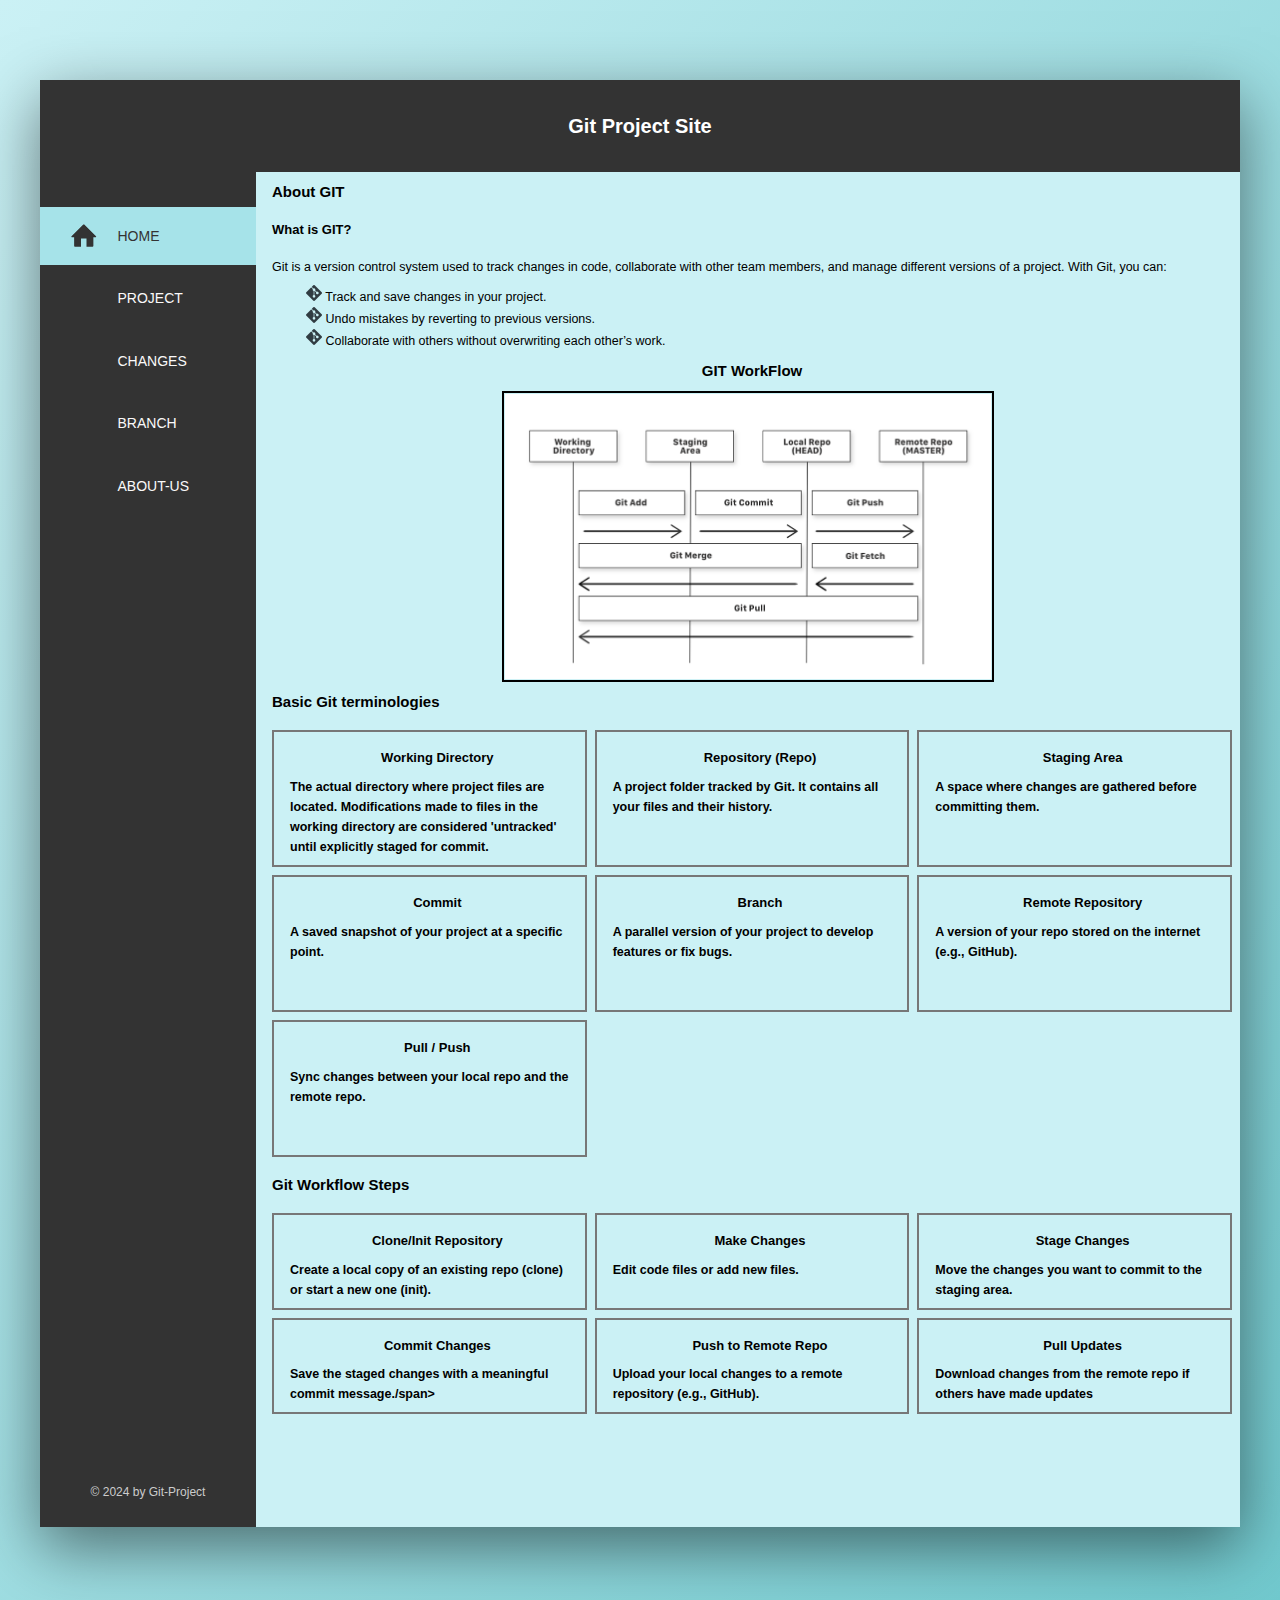
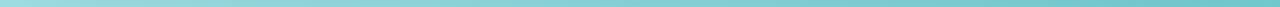
==== index.html @ 5aa20745 "Uploading fixes" ====
<!DOCTYPE html>
<html lang="en">

<head>
    <meta charset="UTF-8">
    <meta name="viewport" content="width=device-width, initial-scale=1.0">
    <title>GIT Assignment</title>
    <link rel="stylesheet" href="styles/index.css">
    <link rel="stylesheet" href="styles/layout.css">
    <link rel="stylesheet" href="styles/variables.css">
    <link rel="stylesheet" href="styles/components.css">
</head>

<body>
    <div class="container">
        <header class="header">
            <h1 class="header__page-title">
                Git Project Site
            </h1>
        </header>
        <div class="content">
            <div class="sidebar">
                <ul class="side-nav">
                    <li class="side-nav__item side-nav__item--active">
                        <a href="#" class="side-nav__link side-nav__link--active">
                            <svg class="side-nav__icon">
                                <use xlink:href="img/sprite.svg#icon-home"></use>
                            </svg>
                            <span> Home</span>
                        </a>
                    </li>
                    <li class="side-nav__item">
                        <a href="#" class="side-nav__link">
                            <svg class="side-nav__icon">
                                <use xlink:href="img/sprite.svg#icon-aircraft-take-off"></use>
                            </svg>
                            <span>Project</span>
                        </a>
                    </li>
                    <li class="side-nav__item">
                        <a href="#" class="side-nav__link">
                            <svg class="side-nav__icon">
                                <use xlink:href="img/sprite.svg#icon-key"></use>
                            </svg>
                            <span>Changes</span>
                        </a>
                    </li>
                    <li class="side-nav__item">
                        <a href="#" class="side-nav__link">
                            <svg class="side-nav__icon">
                                <use xlink:href="img/sprite.svg#icon-map"></use>
                            </svg>
                            <span>Branch</span>
                        </a>
                    </li>
                    <li class="side-nav__item">
                        <a href="#" class="side-nav__link">
                            <svg class="side-nav__icon">
                                <use xlink:href="img/sprite.svg#icon-map"></use>
                            </svg>
                            <span>About-Us</span>
                        </a>
                    </li>
                </ul>
                <div class="legal">
                    &copy; 2024 by Git-Project
                </div>
            </div>
            <div class="main-content">
                <!--Here we will put our content, erase the filler class and div-->
                <div class="home">
                    <section class="about-git">
                        <h3>About GIT</h3>
                        <p class="section_headers">What is GIT?</h5>
                        <p class="about-git-content">
                            
                             Git is a version control system used to track changes in code, collaborate with other team members, and manage different versions of a project. With Git, you can:
                                <ul class="git_explain">
                                    <li class="git_explain_list"> Track and save changes in your project.</li>
                                    <li class="git_explain_list"> Undo mistakes by reverting to previous versions.</li>
                                    <li class="git_explain_list"> Collaborate with others without overwriting each other’s work.</li>
                                </ul>
                        </p>
                    </section>

                    <h3 class="flowchart_head">GIT WorkFlow</h3>
                    <img src="./images/flow_chart.png" alt="git_flowchart" class="image">

                     <h3>Basic Git terminologies</h3>
                    <section class="terminologies">
                        <div class="grid_box">
                            <p class="term"> Working Directory </p>
                            <span class="definition"> The actual directory where project files are located. Modifications made to files in the working directory are considered 'untracked' until explicitly staged for commit.</span>
                        </div>  

                        <div class="grid_box">
                            <p class="term"> Repository (Repo) </p>
                            <span class="definition"> A project folder tracked by Git. It contains all your files and their history. </span>
                        </div>

                        <div class="grid_box">
                            <p class="term"> Staging Area</p>
                            <span class="definition"> A space where changes are gathered before committing them. </span>
                        </div>

                        <div class="grid_box">  
                            <p class="term"> Commit </p>
                            <span class="definition"> A saved snapshot of your project at a specific point.</span>
                        </div>

                        <div class="grid_box">
                            <p class="term"> Branch</p>
                            <span class="definition"> A parallel version of your project to develop features or fix bugs.</span>
                        </div>

                        <div class="grid_box">
                            <p class="term"> Remote Repository</p>
                            <span class="definition"> A version of your repo stored on the internet (e.g., GitHub).</span>
                        </div>

                        <div class="grid_box">
                            <p class="term"> Pull / Push</p>
                            <span class="definition"> Sync changes between your local repo and the remote repo. </span>
                        </div>
                        </section>

                    <h3>Git Workflow Steps</h3>

                    <section class="workflow">
                            <div class="grid_box">
                                <p class="term"> Clone/Init Repository </p>
                                <span class="definition"> Create a local copy of an existing repo (clone) or start a new one (init).</span>
                             </div>
                            
                            <div class="grid_box">
                                <p class="term"> Make Changes</p>
                                <span class="definition">Edit code files or add new files.</span>
                            </div>

                            <div class="grid_box">
                                <p class="term"> Stage Changes</p>
                                <span class="definition"> Move the changes you want to commit to the staging area.</span>
                            </div>

                            <div class="grid_box">
                                <p class="term"> Commit Changes </p>
                                <span class="definition"> Save the staged changes with a meaningful commit message./span>
                            </div>

                            <div class="grid_box">
                                <p class="term"> Push to Remote Repo </p>
                                <span class="definition"> Upload your local changes to a remote repository (e.g., GitHub).</span>
                            </div>

                            <div class="grid_box">
                                <p class="term">Pull Updates</p>
                                <span class="definition">Download changes from the remote repo if others have made updates</span>
                            </div>
                        </section>        
                    
                </div>
                <!--Ends here-->
            </div>
        </div>
    </div>
</body>

</html>
---- styles/index.css ----
* {
    margin: 0;
    padding: 0;
}

*,
*::before,
*::after {
    box-sizing: border-box;
}

html {
    font-size: 62.5%;
    min-height: 100vh;
}

body {
    color: var(--grey-dark-2);
    font-family: "Open Sans", sans-serif;
    font-weight: 400;
    line-height: 1.6;
    background-image: linear-gradient(to right bottom, var(--color-primary-light), var(--color-primary-dark));
    background-size: cover;
    background-repeat: no-repeat;
}

.home{
    display:flex;
    flex-direction:column;
    min-height:100%;
}


h3{
    font-size: 1.5rem;
    padding: var(--content-padding);
    font-weight:bolder;
}

.section_headers{
    font-size: 1.3rem;
    font-weight:bold;
    padding: var(--content-padding);
}

.about-git-content {
    font-size: 1.25rem;
    padding: var(--content-padding);
}

.git_explain_list{
    display:block;
    margin-left: 50px;
    font-size: 1.25rem;
}

.git_explain_list::before{
    content: url(../images/social.png);
}


.flowchart_head{
    align-self: center;
}

.image{
    height:auto;
    width:50%;
    align-self: center;
    border: 2px solid black;
}


.term{
    font-size: 1.3rem;
    font-weight:bold;
    padding: var(--content-padding);
    width:100%;
    text-align:center;
    z-index:20;
}

.definition{
    font-size: 1.25rem;
    display:block;
    width:100%;
    z-index: -10;
    font-weight: bold;
}

.grid_box{
    border: 2px solid #777;
    padding: var(--content-padding);
}

.grid_box:hover{
    transform: perspective(1000px) scaleZ(6) rotateZ(40deg); 
    width: 75%;
    font-size: 1.5rem;
    background-color: beige;
    z-index:100;
}


.terminologies{
    display:grid;
    grid-template: repeat(3,1fr) / repeat(3,1fr);
    gap:8px;
    padding:var(--content-padding);
}

.workflow{
    display:grid;
    grid-template: repeat(3,1fr) / repeat(3,1fr);
    gap:8px;
    padding:var(--content-padding);
}
---- styles/layout.css ----
.container {
    max-width: 120rem;
    margin: 8rem auto;
    background-color: var(--grey-light-1);
    box-shadow: var(--shadow-dark);

    /* TEMP HEIGH, we make this auto adjusted with content later */

    display: flex;
    flex-direction: column;

}

.header {
    background-color: var(--grey-dark-1);
    padding: 3rem;
    text-align: center;

    h1 {
        color: #fff;
    }
}

.content {
    display: flex;
    flex-direction: row;
}

.sidebar {
    display: flex;
    flex: 0 0 18%;
    background-color: var(--grey-dark-1);
    flex-direction: column;
    justify-content: space-between;
}

.main-content {
    flex-grow: 1;
    background-color: var(--color-primary-dark);
}

.home {
    color: var(--black);
    background-color: var(--color-primary-light);
}
---- styles/variables.css ----
:root {
    --color-primary: #A6E3E9;
    --color-primary-light: #CBF1F5;
    --color-primary-dark: #71C9CE;

    --grey-light-1: #faf9f9;
    --grey-light-2: #f4f2f2;
    --grey-light-3: #f0eeee;
    --grey-light-4: #ccc;

    --grey-dark-1: #333;
    --grey-dark-2: #777;
    --grey-dark-3: #999;
    --black: black;

    --shadow-dark: 0 2rem 6rem rgba(0, 0, 0, 0.5);
    --shadow-light: 0 2rem 5rem rgba(0, 0, 0, 0.075);
    --line: 1px solid var(--grey-light-3);
    --content-padding: 8px 8px 8px 16px;;
}
---- styles/components.css ----
.side-nav {
    font-size: 1.4rem;
    list-style: none;
    margin-top: 3.5rem;

    @media screen and (max-width: 768px) {
        display: flex;
        margin: 0;
    }
}

.side-nav__item {
    position: relative;

    &:not(:last-child) {
        margin-bottom: .5rem;

        @media screen and (max-width: 768px) {
            margin-bottom: 0;
            flex: 1;
        }
    }

    @media screen and (max-width: 768px) {
        flex: 1;
    }
}

.side-nav__item::before {
    content: "";
    position: absolute;
    top: 0;
    left: 0;
    height: 100%;
    width: 3px;
    background-color: var(--color-primary);
    transform: scaleY(0);
}

.side-nav__item:hover::before,
.side-nav__item--active::before {
    transform: scaleY(1);
    width: 100%;
    transition: transform .2s, width .4s cubic-bezier(1, 0, 0, 1) .2s, background-color .1s;
}

.side-nav__link.side-nav__link--active {

    &:link,
    &:visited {
        color: var(--grey-dark-1);
    }

    .side-nav__icon {
        fill: var(--grey-dark-1);
    }
}

.side-nav__item:active::before {
    background-color: var(--color-primary-light);
}


.side-nav__link {

    &:link,
    &:visited {
        color: var(--grey-light-1);
        text-decoration: none;
        text-transform: uppercase;
        display: block;
        padding: 1.5rem 3rem;
        display: flex;
        align-items: center;
        z-index: 1;
        position: relative;
        transition: none;

        @media screen and (max-width: 768px) {
            padding: 1.5rem 0;
        }
    }

    &:hover {
        color: var(--grey-dark-1);
        transition: color 0s .4s;

        .side-nav__icon {
            fill: var(--grey-dark-1);
            transition: fill 0s .4s;
        }
    }
}

.side-nav__icon {
    width: 2.75rem;
    height: 2.75rem;
    margin-right: 2rem;
    fill: #fff;
}

.legal {
    font-size: 1.2rem;
    text-align: center;
    padding: 2.5rem;
    color: var(--grey-light-4);

    @media screen and (max-width: 768px) {
        display: none;
    }
}

.about-us__intro {
    padding: 4rem;
    background-image: linear-gradient(to left bottom, #f5f5dc, #ececec);
    border-bottom: 1px var(--grey-light-4) solid;
    font-size: 1.6rem;
}

.about-us__grid {
    display: grid;
    grid-template-columns: 1fr 1fr;
    grid-template-rows: 1fr 1fr 1fr;
    gap: 2rem;
    padding: 2rem 0;
    background-image: linear-gradient(to right bottom, #ececec, #f5f5dc);
}

.grid__item {
    width: 100%;
}
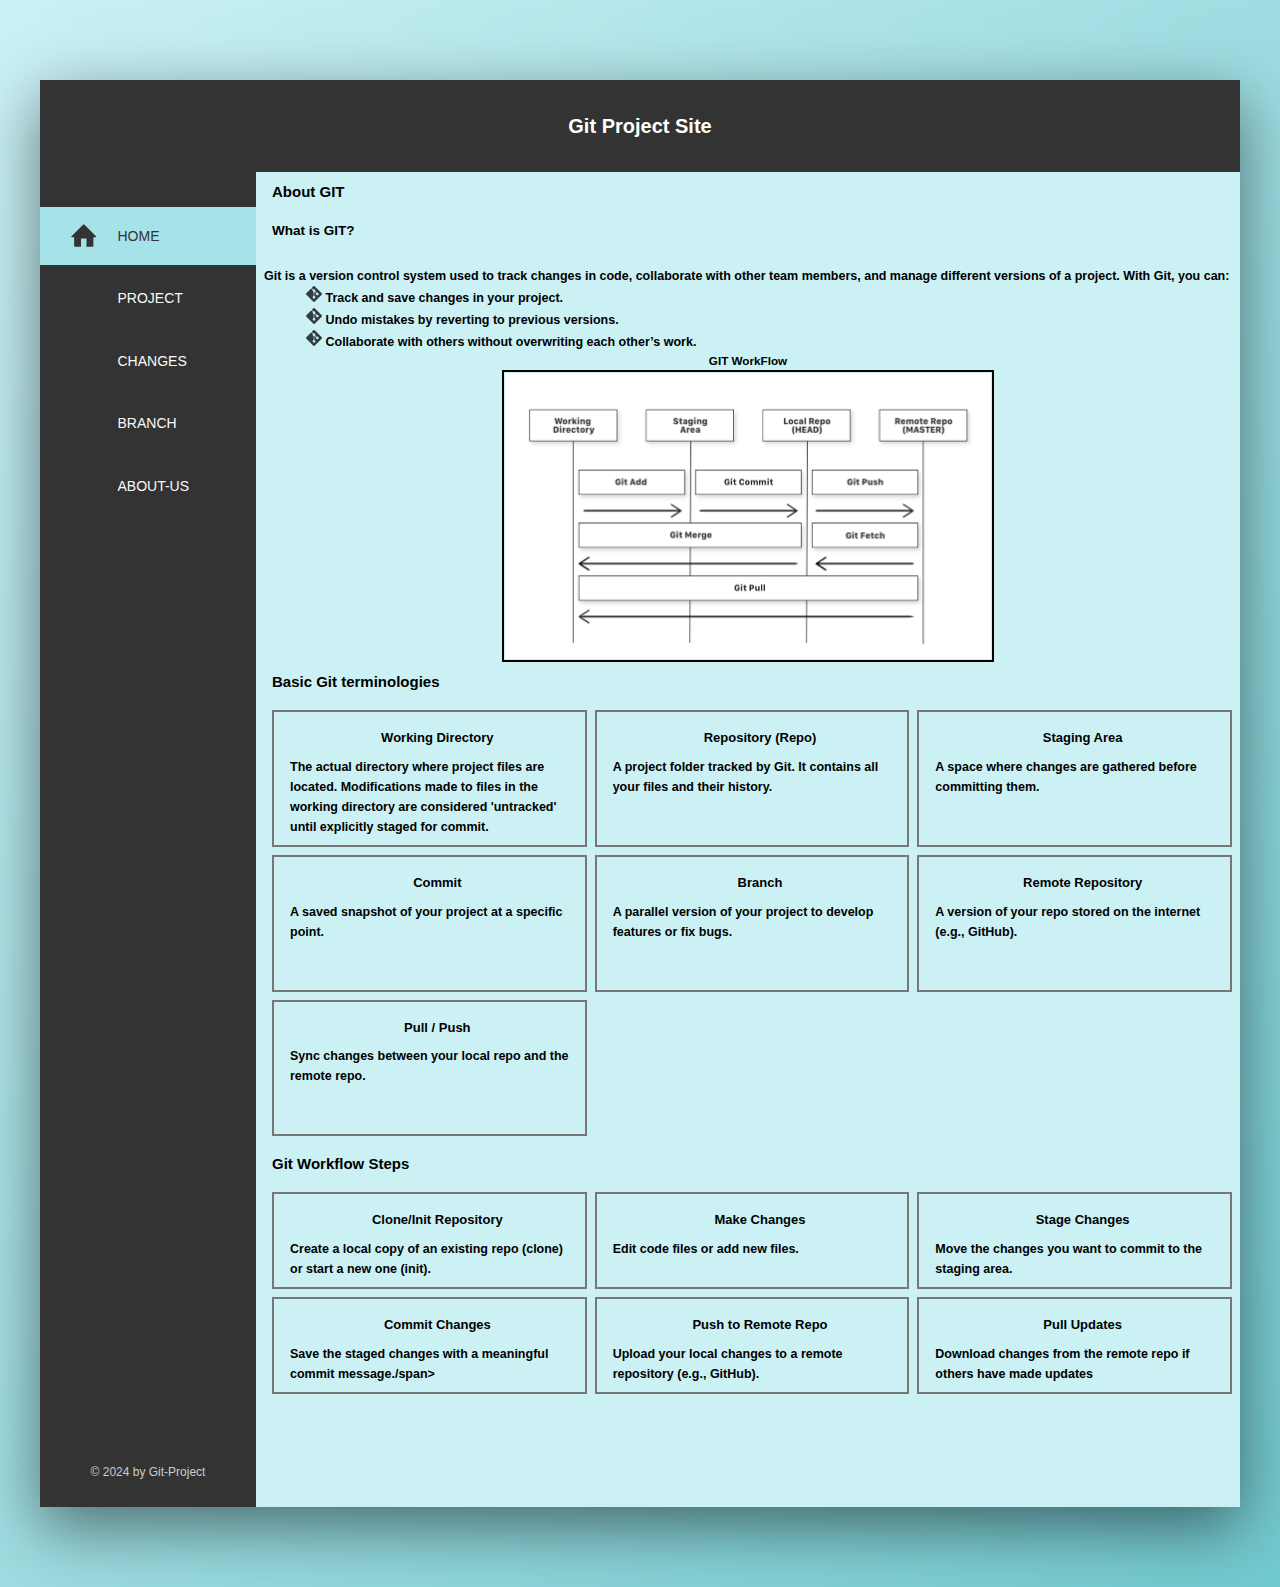
==== commit 48da062a: "Updated the changes" ====
--- a/index.html
+++ b/index.html
@@ -68,14 +68,12 @@
                 </div>
             </div>
             <div class="main-content">
-                <!--Here we will put our content, erase the filler class and div-->
                 <div class="home">
                     <section class="about-git">
-                        <h3>About GIT</h3>
+                        <h3 class="header_main">About GIT</h3>
                         <p class="section_headers">What is GIT?</h5>
                         <p class="about-git-content">
-                            
-                             Git is a version control system used to track changes in code, collaborate with other team members, and manage different versions of a project. With Git, you can:
+                            <p class="header_line"> Git is a version control system used to track changes in code, collaborate with other team members, and manage different versions of a project. With Git, you can: </p>
                                 <ul class="git_explain">
                                     <li class="git_explain_list"> Track and save changes in your project.</li>
                                     <li class="git_explain_list"> Undo mistakes by reverting to previous versions.</li>
@@ -87,7 +85,7 @@
                     <h3 class="flowchart_head">GIT WorkFlow</h3>
                     <img src="./images/flow_chart.png" alt="git_flowchart" class="image">
 
-                     <h3>Basic Git terminologies</h3>
+                    <h3 class="header_main">Basic Git terminologies</h3>
                     <section class="terminologies">
                         <div class="grid_box">
                             <p class="term"> Working Directory </p>
@@ -125,7 +123,7 @@
                         </div>
                         </section>
 
-                    <h3>Git Workflow Steps</h3>
+                    <h3 class="header_main">Git Workflow Steps</h3>
 
                     <section class="workflow">
                             <div class="grid_box">
@@ -158,9 +156,7 @@
                                 <span class="definition">Download changes from the remote repo if others have made updates</span>
                             </div>
                         </section>        
-                    
                 </div>
-                <!--Ends here-->
             </div>
         </div>
     </div>
--- a/styles/index.css
+++ b/styles/index.css
@@ -31,14 +31,20 @@
 }
 
 
-h3{
+.header_main{
     font-size: 1.5rem;
     padding: var(--content-padding);
     font-weight:bolder;
 }
 
+.header_line{
+    font-size: 1.25rem;
+    font-weight:bolder;
+    padding-left: 8px;
+}
+
 .section_headers{
-    font-size: 1.3rem;
+    font-size: 1.35rem;
     font-weight:bold;
     padding: var(--content-padding);
 }
@@ -52,12 +58,12 @@
     display:block;
     margin-left: 50px;
     font-size: 1.25rem;
+    font-weight: bold;
 }
 
 .git_explain_list::before{
     content: url(../images/social.png);
 }
-
 
 .flowchart_head{
     align-self: center;
@@ -69,7 +75,6 @@
     align-self: center;
     border: 2px solid black;
 }
-
 
 .term{
     font-size: 1.3rem;
@@ -101,7 +106,6 @@
     z-index:100;
 }
 
-
 .terminologies{
     display:grid;
     grid-template: repeat(3,1fr) / repeat(3,1fr);
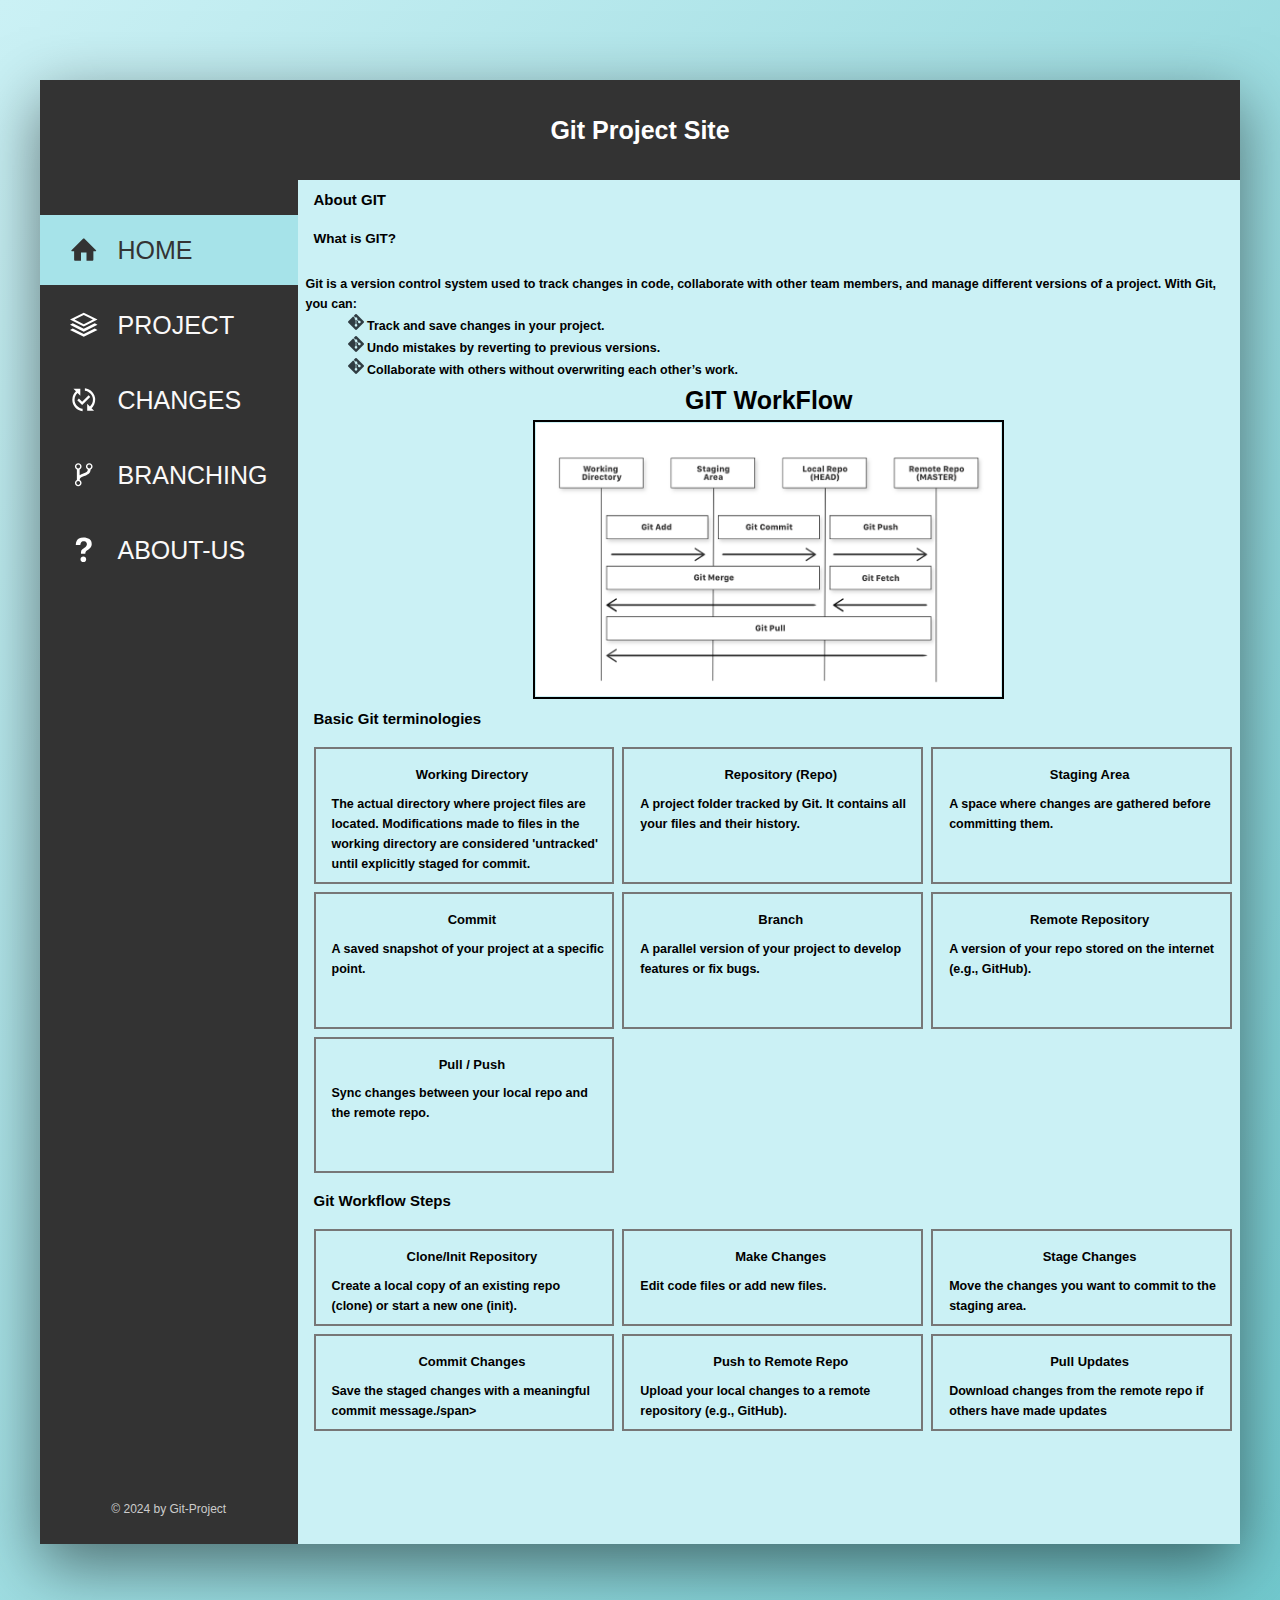
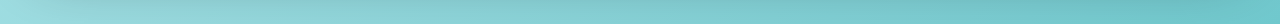
==== commit 4bca131c: "Updating changes in Index.html" ====
--- a/index.html
+++ b/index.html
@@ -23,42 +23,58 @@
             <div class="sidebar">
                 <ul class="side-nav">
                     <li class="side-nav__item side-nav__item--active">
-                        <a href="#" class="side-nav__link side-nav__link--active">
-                            <svg class="side-nav__icon">
-                                <use xlink:href="img/sprite.svg#icon-home"></use>
+                        <a href="./index.html" class="side-nav__link side-nav__link--active">
+                            <svg class="side-nav__icon" version="1.1" xmlns="http://www.w3.org/2000/svg" width="20"
+                                height="20" viewBox="0 0 20 20">
+                                <path
+                                    d="M18.672 11h-1.672v6c0 0.445-0.194 1-1 1h-4v-6h-4v6h-4c-0.806 0-1-0.555-1-1v-6h-1.672c-0.598 0-0.47-0.324-0.060-0.748l8.024-8.032c0.195-0.202 0.451-0.302 0.708-0.312 0.257 0.010 0.513 0.109 0.708 0.312l8.023 8.031c0.411 0.425 0.539 0.749-0.059 0.749z">
+                                </path>
                             </svg>
                             <span> Home</span>
                         </a>
                     </li>
                     <li class="side-nav__item">
-                        <a href="#" class="side-nav__link">
-                            <svg class="side-nav__icon">
-                                <use xlink:href="img/sprite.svg#icon-aircraft-take-off"></use>
+                        <a href="./html/project-page.html" class="side-nav__link">
+                            <svg class="side-nav__icon" version="1.1" xmlns="http://www.w3.org/2000/svg" width="32"
+                                height="32" viewBox="0 0 32 32">
+                                <path
+                                    d="M32 10l-16-8-16 8 16 8 16-8zM16 4.655l10.689 5.345-10.689 5.345-10.689-5.345 10.689-5.345zM28.795 14.398l3.205 1.602-16 8-16-8 3.205-1.602 12.795 6.398zM28.795 20.398l3.205 1.602-16 8-16-8 3.205-1.602 12.795 6.398z">
+                                </path>
                             </svg>
                             <span>Project</span>
                         </a>
                     </li>
                     <li class="side-nav__item">
-                        <a href="#" class="side-nav__link">
-                            <svg class="side-nav__icon">
-                                <use xlink:href="img/sprite.svg#icon-key"></use>
+                        <a href="./html/changepage.html" class="side-nav__link">
+                            <svg class="side-nav__icon" version="1.1" xmlns="http://www.w3.org/2000/svg" width="24"
+                                height="24" viewBox="0 0 24 24">
+                                <path
+                                    d="M17.672 9.516l-7.078 7.078-4.266-4.219 1.453-1.406 2.813 2.813 5.672-5.672zM3.984 12q0-1.734 0.727-3.258t1.898-2.602l2.391 2.344v-6h-6l2.203 2.203q-1.453 1.359-2.32 3.258t-0.867 4.055q0 1.969 0.68 3.68t1.898 3.047 2.859 2.18 3.563 1.031v-2.016q-1.5-0.188-2.766-0.867t-2.227-1.758-1.5-2.414-0.539-2.883zM21.984 12q0-1.969-0.68-3.68t-1.898-3.047-2.859-2.18-3.563-1.031v2.016q1.5 0.188 2.766 0.867t2.227 1.758 1.5 2.414 0.539 2.883q0 1.734-0.727 3.258t-1.898 2.602l-2.391-2.344v6h6l-2.203-2.203q1.453-1.359 2.32-3.258t0.867-4.055z">
+                                </path>
                             </svg>
+
                             <span>Changes</span>
                         </a>
                     </li>
                     <li class="side-nav__item">
-                        <a href="#" class="side-nav__link">
-                            <svg class="side-nav__icon">
-                                <use xlink:href="img/sprite.svg#icon-map"></use>
+                        <a href="./html/branching.html" class="side-nav__link">
+                            <svg class="side-nav__icon" version="1.1" xmlns="http://www.w3.org/2000/svg" width="20"
+                                height="20" viewBox="0 0 20 20">
+                                <path
+                                    d="M16.4 4c0-1.326-1.074-2.4-2.4-2.4s-2.4 1.074-2.4 2.4c0 0.961 0.568 1.784 1.384 2.167-0.082 1.584-1.27 2.122-3.335 2.896-0.87 0.327-1.829 0.689-2.649 1.234v-4.121c0.825-0.38 1.4-1.209 1.4-2.176 0-1.326-1.074-2.4-2.4-2.4s-2.4 1.074-2.4 2.4c0 0.967 0.576 1.796 1.4 2.176v7.649c-0.825 0.379-1.4 1.208-1.4 2.175 0 1.326 1.074 2.4 2.4 2.4s2.4-1.075 2.4-2.4c0-0.961-0.568-1.784-1.384-2.167 0.082-1.583 1.271-2.122 3.335-2.896 2.030-0.762 4.541-1.711 4.64-4.756 0.829-0.378 1.409-1.21 1.409-2.181zM6 2.615c0.764 0 1.384 0.619 1.384 1.385 0 0.764-0.62 1.385-1.384 1.385s-1.384-0.621-1.384-1.385c0-0.766 0.619-1.385 1.384-1.385zM6 17.385c-0.766 0-1.385-0.621-1.385-1.385 0-0.766 0.619-1.385 1.385-1.385 0.764 0 1.384 0.619 1.384 1.385 0 0.764-0.62 1.385-1.384 1.385zM14 5.385c-0.766 0-1.385-0.621-1.385-1.385 0-0.766 0.619-1.385 1.385-1.385 0.764 0 1.384 0.619 1.384 1.385 0 0.764-0.62 1.385-1.384 1.385z">
+                                </path>
                             </svg>
-                            <span>Branch</span>
+                            <span>Branching</span>
                         </a>
                     </li>
                     <li class="side-nav__item">
-                        <a href="#" class="side-nav__link">
-                            <svg class="side-nav__icon">
-                                <use xlink:href="img/sprite.svg#icon-map"></use>
-                            </svg>
+                        <a href="./html/about-us.html" class="side-nav__link">
+                            <svg class="side-nav__icon" version="1.1" xmlns="http://www.w3.org/2000/svg" width="20"
+                            height="20" viewBox="0 0 20 20">
+                            <path
+                                d="M14.090 2.233c-1.14-0.822-2.572-1.233-4.296-1.233-1.311 0-2.418 0.289-3.317 0.868-1.427 0.906-2.185 2.445-2.277 4.615h3.307c0-0.633 0.185-1.24 0.553-1.828 0.369-0.586 0.995-0.879 1.878-0.879 0.898 0 1.517 0.238 1.854 0.713 0.339 0.477 0.508 1.004 0.508 1.582 0 0.504-0.252 0.965-0.557 1.383-0.167 0.244-0.387 0.469-0.661 0.674 0 0-1.793 1.15-2.58 2.074-0.456 0.535-0.497 1.338-0.538 2.488-0.002 0.082 0.029 0.252 0.315 0.252s2.316 0 2.571 0c0.256 0 0.309-0.189 0.312-0.274 0.018-0.418 0.064-0.633 0.141-0.875 0.144-0.457 0.538-0.855 0.979-1.199l0.91-0.627c0.822-0.641 1.477-1.166 1.767-1.578 0.494-0.676 0.842-1.51 0.842-2.5-0.001-1.615-0.571-2.832-1.711-3.656zM9.741 14.924c-1.139-0.035-2.079 0.754-2.115 1.99-0.035 1.234 0.858 2.051 1.998 2.084 1.189 0.035 2.104-0.727 2.141-1.963 0.034-1.236-0.834-2.076-2.024-2.111z">
+                            </path>
+                        </svg>
                             <span>About-Us</span>
                         </a>
                     </li>
@@ -83,43 +99,58 @@
                     </section>
 
                     <h3 class="flowchart_head">GIT WorkFlow</h3>
-                    <img src="./images/flow_chart.png" alt="git_flowchart" class="image">
+                    <img src="./img/flow_chart.png" alt="git_flowchart" class="image">
 
                     <h3 class="header_main">Basic Git terminologies</h3>
+
                     <section class="terminologies">
-                        <div class="grid_box">
-                            <p class="term"> Working Directory </p>
-                            <span class="definition"> The actual directory where project files are located. Modifications made to files in the working directory are considered 'untracked' until explicitly staged for commit.</span>
-                        </div>  
+                        <div class="grid_box_parent">
+                            <div class="grid_box">
+                                <p class="term"> Working Directory </p>
+                                <span class="definition"> The actual directory where project files are located. Modifications made to files in the working directory are considered 'untracked' until explicitly staged for commit.</span>
+                            </div> 
+                        </div> 
 
-                        <div class="grid_box">
-                            <p class="term"> Repository (Repo) </p>
-                            <span class="definition"> A project folder tracked by Git. It contains all your files and their history. </span>
+                        <div class="grid_box_parent">
+                            <div class="grid_box">
+                                <p class="term"> Repository (Repo) </p>
+                                <span class="definition"> A project folder tracked by Git. It contains all your files and their history. </span>
+                            </div>
                         </div>
 
-                        <div class="grid_box">
-                            <p class="term"> Staging Area</p>
-                            <span class="definition"> A space where changes are gathered before committing them. </span>
+                        <div class="grid_box_parent">
+                            <div class="grid_box">
+                                <p class="term"> Staging Area</p>
+                                <span class="definition"> A space where changes are gathered before committing them. </span>
+                            </div>
                         </div>
 
-                        <div class="grid_box">  
-                            <p class="term"> Commit </p>
-                            <span class="definition"> A saved snapshot of your project at a specific point.</span>
+                        <div class="grid_box_parent">
+                            <div class="grid_box">  
+                                <p class="term"> Commit </p>
+                                <span class="definition"> A saved snapshot of your project at a specific point.</span>
+                            </div>
                         </div>
 
-                        <div class="grid_box">
-                            <p class="term"> Branch</p>
-                            <span class="definition"> A parallel version of your project to develop features or fix bugs.</span>
+                        <div class="grid_box_parent">
+                            <div class="grid_box">
+                                <p class="term"> Branch</p>
+                                <span class="definition"> A parallel version of your project to develop features or fix bugs.</span>
+                            </div>
                         </div>
 
-                        <div class="grid_box">
-                            <p class="term"> Remote Repository</p>
-                            <span class="definition"> A version of your repo stored on the internet (e.g., GitHub).</span>
+                        <div class="grid_box_parent">
+                            <div class="grid_box">
+                                <p class="term"> Remote Repository</p>
+                                <span class="definition"> A version of your repo stored on the internet (e.g., GitHub).</span>
+                            </div>
                         </div>
 
-                        <div class="grid_box">
-                            <p class="term"> Pull / Push</p>
-                            <span class="definition"> Sync changes between your local repo and the remote repo. </span>
+                        <div class="grid_box_parent">
+                            <div class="grid_box">
+                                <p class="term"> Pull / Push</p>
+                                <span class="definition"> Sync changes between your local repo and the remote repo. </span>
+                            </div>
                         </div>
                         </section>
 
--- a/styles/index.css
+++ b/styles/index.css
@@ -62,7 +62,7 @@
 }
 
 .git_explain_list::before{
-    content: url(../images/social.png);
+    content: url(../img/social.png);
 }
 
 .flowchart_head{
@@ -96,14 +96,24 @@
 .grid_box{
     border: 2px solid #777;
     padding: var(--content-padding);
+    height:100%;
 }
 
-.grid_box:hover{
+/* .grid_box:hover{
     transform: perspective(1000px) scaleZ(6) rotateZ(40deg); 
     width: 75%;
     font-size: 1.5rem;
     background-color: beige;
     z-index:100;
+} */
+
+.grid_box_parent:hover .grid_box{
+    transform: perspective(1000px) scaleZ(6) rotateZ(40deg); 
+    width: 75%;
+    font-size: 1.5rem;
+    background-color: beige;
+    z-index:100;
+
 }
 
 .terminologies{
@@ -119,3 +129,12 @@
     gap:8px;
     padding:var(--content-padding);
 }
+
+
+@media screen and (min-width:768px){
+    *{
+        font-size: 2.5rem;
+    }
+
+    
+}--- a/styles/layout.css
+++ b/styles/layout.css
@@ -8,6 +8,12 @@
 
     display: flex;
     flex-direction: column;
+
+    @media screen and (max-width: 1200px) {
+        margin: 0 0;
+        max-width: 100%;
+    }
+
 
 }
 
@@ -24,6 +30,10 @@
 .content {
     display: flex;
     flex-direction: row;
+
+    @media screen and (max-width: 768px) {
+        flex-direction: column;
+    }
 }
 
 .sidebar {
@@ -32,6 +42,7 @@
     background-color: var(--grey-dark-1);
     flex-direction: column;
     justify-content: space-between;
+
 }
 
 .main-content {
@@ -42,6 +53,4 @@
 .home {
     color: var(--black);
     background-color: var(--color-primary-light);
-}
-
-
+}--- a/styles/variables.css
+++ b/styles/variables.css
@@ -16,5 +16,9 @@
     --shadow-dark: 0 2rem 6rem rgba(0, 0, 0, 0.5);
     --shadow-light: 0 2rem 5rem rgba(0, 0, 0, 0.075);
     --line: 1px solid var(--grey-light-3);
-    --content-padding: 8px 8px 8px 16px;;
+    
+    --color-india-light: #ffb900;
+    --color-india-dark: #ff7700;
+
+    --content-padding: 8px 8px 8px 16px;
 }--- a/styles/components.css
+++ b/styles/components.css
@@ -78,6 +78,8 @@
 
         @media screen and (max-width: 768px) {
             padding: 1.5rem 0;
+            flex-direction: column;
+            font-size: 1rem;
         }
     }
 
@@ -97,6 +99,10 @@
     height: 2.75rem;
     margin-right: 2rem;
     fill: #fff;
+
+    @media screen and (max-width: 768px) {
+       margin-right: 0;
+    }
 }
 
 .legal {
@@ -108,24 +114,5 @@
     @media screen and (max-width: 768px) {
         display: none;
     }
+
 }
-
-.about-us__intro {
-    padding: 4rem;
-    background-image: linear-gradient(to left bottom, #f5f5dc, #ececec);
-    border-bottom: 1px var(--grey-light-4) solid;
-    font-size: 1.6rem;
-}
-
-.about-us__grid {
-    display: grid;
-    grid-template-columns: 1fr 1fr;
-    grid-template-rows: 1fr 1fr 1fr;
-    gap: 2rem;
-    padding: 2rem 0;
-    background-image: linear-gradient(to right bottom, #ececec, #f5f5dc);
-}
-
-.grid__item {
-    width: 100%;
-}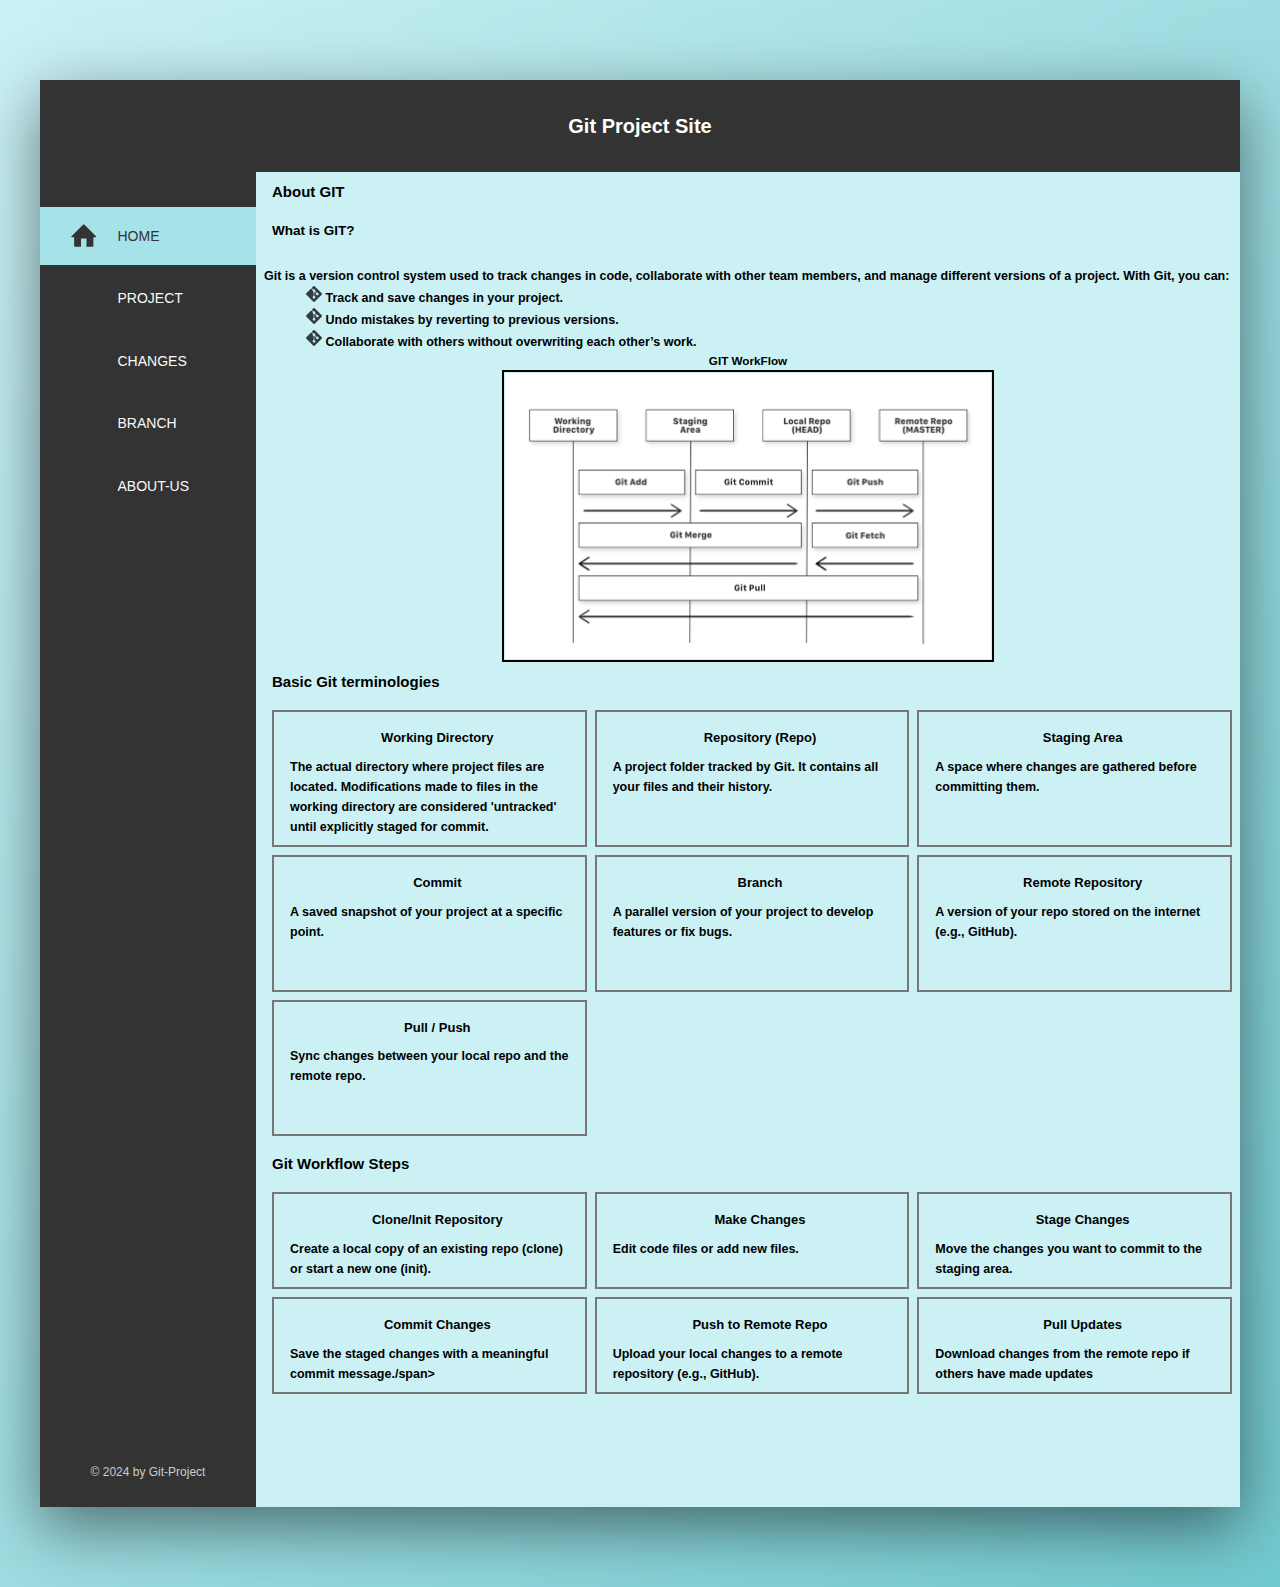
==== commit d8a24c0d: "getting info from the mainMerge branch 'main' into ranjitha/branch" ====
--- a/index.html
+++ b/index.html
@@ -23,58 +23,42 @@
             <div class="sidebar">
                 <ul class="side-nav">
                     <li class="side-nav__item side-nav__item--active">
-                        <a href="./index.html" class="side-nav__link side-nav__link--active">
-                            <svg class="side-nav__icon" version="1.1" xmlns="http://www.w3.org/2000/svg" width="20"
-                                height="20" viewBox="0 0 20 20">
-                                <path
-                                    d="M18.672 11h-1.672v6c0 0.445-0.194 1-1 1h-4v-6h-4v6h-4c-0.806 0-1-0.555-1-1v-6h-1.672c-0.598 0-0.47-0.324-0.060-0.748l8.024-8.032c0.195-0.202 0.451-0.302 0.708-0.312 0.257 0.010 0.513 0.109 0.708 0.312l8.023 8.031c0.411 0.425 0.539 0.749-0.059 0.749z">
-                                </path>
+                        <a href="#" class="side-nav__link side-nav__link--active">
+                            <svg class="side-nav__icon">
+                                <use xlink:href="img/sprite.svg#icon-home"></use>
                             </svg>
                             <span> Home</span>
                         </a>
                     </li>
                     <li class="side-nav__item">
-                        <a href="./html/project-page.html" class="side-nav__link">
-                            <svg class="side-nav__icon" version="1.1" xmlns="http://www.w3.org/2000/svg" width="32"
-                                height="32" viewBox="0 0 32 32">
-                                <path
-                                    d="M32 10l-16-8-16 8 16 8 16-8zM16 4.655l10.689 5.345-10.689 5.345-10.689-5.345 10.689-5.345zM28.795 14.398l3.205 1.602-16 8-16-8 3.205-1.602 12.795 6.398zM28.795 20.398l3.205 1.602-16 8-16-8 3.205-1.602 12.795 6.398z">
-                                </path>
+                        <a href="#" class="side-nav__link">
+                            <svg class="side-nav__icon">
+                                <use xlink:href="img/sprite.svg#icon-aircraft-take-off"></use>
                             </svg>
                             <span>Project</span>
                         </a>
                     </li>
                     <li class="side-nav__item">
-                        <a href="./html/changepage.html" class="side-nav__link">
-                            <svg class="side-nav__icon" version="1.1" xmlns="http://www.w3.org/2000/svg" width="24"
-                                height="24" viewBox="0 0 24 24">
-                                <path
-                                    d="M17.672 9.516l-7.078 7.078-4.266-4.219 1.453-1.406 2.813 2.813 5.672-5.672zM3.984 12q0-1.734 0.727-3.258t1.898-2.602l2.391 2.344v-6h-6l2.203 2.203q-1.453 1.359-2.32 3.258t-0.867 4.055q0 1.969 0.68 3.68t1.898 3.047 2.859 2.18 3.563 1.031v-2.016q-1.5-0.188-2.766-0.867t-2.227-1.758-1.5-2.414-0.539-2.883zM21.984 12q0-1.969-0.68-3.68t-1.898-3.047-2.859-2.18-3.563-1.031v2.016q1.5 0.188 2.766 0.867t2.227 1.758 1.5 2.414 0.539 2.883q0 1.734-0.727 3.258t-1.898 2.602l-2.391-2.344v6h6l-2.203-2.203q1.453-1.359 2.32-3.258t0.867-4.055z">
-                                </path>
+                        <a href="#" class="side-nav__link">
+                            <svg class="side-nav__icon">
+                                <use xlink:href="img/sprite.svg#icon-key"></use>
                             </svg>
-
                             <span>Changes</span>
                         </a>
                     </li>
                     <li class="side-nav__item">
-                        <a href="./html/branching.html" class="side-nav__link">
-                            <svg class="side-nav__icon" version="1.1" xmlns="http://www.w3.org/2000/svg" width="20"
-                                height="20" viewBox="0 0 20 20">
-                                <path
-                                    d="M16.4 4c0-1.326-1.074-2.4-2.4-2.4s-2.4 1.074-2.4 2.4c0 0.961 0.568 1.784 1.384 2.167-0.082 1.584-1.27 2.122-3.335 2.896-0.87 0.327-1.829 0.689-2.649 1.234v-4.121c0.825-0.38 1.4-1.209 1.4-2.176 0-1.326-1.074-2.4-2.4-2.4s-2.4 1.074-2.4 2.4c0 0.967 0.576 1.796 1.4 2.176v7.649c-0.825 0.379-1.4 1.208-1.4 2.175 0 1.326 1.074 2.4 2.4 2.4s2.4-1.075 2.4-2.4c0-0.961-0.568-1.784-1.384-2.167 0.082-1.583 1.271-2.122 3.335-2.896 2.030-0.762 4.541-1.711 4.64-4.756 0.829-0.378 1.409-1.21 1.409-2.181zM6 2.615c0.764 0 1.384 0.619 1.384 1.385 0 0.764-0.62 1.385-1.384 1.385s-1.384-0.621-1.384-1.385c0-0.766 0.619-1.385 1.384-1.385zM6 17.385c-0.766 0-1.385-0.621-1.385-1.385 0-0.766 0.619-1.385 1.385-1.385 0.764 0 1.384 0.619 1.384 1.385 0 0.764-0.62 1.385-1.384 1.385zM14 5.385c-0.766 0-1.385-0.621-1.385-1.385 0-0.766 0.619-1.385 1.385-1.385 0.764 0 1.384 0.619 1.384 1.385 0 0.764-0.62 1.385-1.384 1.385z">
-                                </path>
+                        <a href="#" class="side-nav__link">
+                            <svg class="side-nav__icon">
+                                <use xlink:href="img/sprite.svg#icon-map"></use>
                             </svg>
-                            <span>Branching</span>
+                            <span>Branch</span>
                         </a>
                     </li>
                     <li class="side-nav__item">
-                        <a href="./html/about-us.html" class="side-nav__link">
-                            <svg class="side-nav__icon" version="1.1" xmlns="http://www.w3.org/2000/svg" width="20"
-                            height="20" viewBox="0 0 20 20">
-                            <path
-                                d="M14.090 2.233c-1.14-0.822-2.572-1.233-4.296-1.233-1.311 0-2.418 0.289-3.317 0.868-1.427 0.906-2.185 2.445-2.277 4.615h3.307c0-0.633 0.185-1.24 0.553-1.828 0.369-0.586 0.995-0.879 1.878-0.879 0.898 0 1.517 0.238 1.854 0.713 0.339 0.477 0.508 1.004 0.508 1.582 0 0.504-0.252 0.965-0.557 1.383-0.167 0.244-0.387 0.469-0.661 0.674 0 0-1.793 1.15-2.58 2.074-0.456 0.535-0.497 1.338-0.538 2.488-0.002 0.082 0.029 0.252 0.315 0.252s2.316 0 2.571 0c0.256 0 0.309-0.189 0.312-0.274 0.018-0.418 0.064-0.633 0.141-0.875 0.144-0.457 0.538-0.855 0.979-1.199l0.91-0.627c0.822-0.641 1.477-1.166 1.767-1.578 0.494-0.676 0.842-1.51 0.842-2.5-0.001-1.615-0.571-2.832-1.711-3.656zM9.741 14.924c-1.139-0.035-2.079 0.754-2.115 1.99-0.035 1.234 0.858 2.051 1.998 2.084 1.189 0.035 2.104-0.727 2.141-1.963 0.034-1.236-0.834-2.076-2.024-2.111z">
-                            </path>
-                        </svg>
+                        <a href="#" class="side-nav__link">
+                            <svg class="side-nav__icon">
+                                <use xlink:href="img/sprite.svg#icon-map"></use>
+                            </svg>
                             <span>About-Us</span>
                         </a>
                     </li>
@@ -99,58 +83,43 @@
                     </section>
 
                     <h3 class="flowchart_head">GIT WorkFlow</h3>
-                    <img src="./img/flow_chart.png" alt="git_flowchart" class="image">
+                    <img src="./images/flow_chart.png" alt="git_flowchart" class="image">
 
                     <h3 class="header_main">Basic Git terminologies</h3>
+                    <section class="terminologies">
+                        <div class="grid_box">
+                            <p class="term"> Working Directory </p>
+                            <span class="definition"> The actual directory where project files are located. Modifications made to files in the working directory are considered 'untracked' until explicitly staged for commit.</span>
+                        </div>  
 
-                    <section class="terminologies">
-                        <div class="grid_box_parent">
-                            <div class="grid_box">
-                                <p class="term"> Working Directory </p>
-                                <span class="definition"> The actual directory where project files are located. Modifications made to files in the working directory are considered 'untracked' until explicitly staged for commit.</span>
-                            </div> 
-                        </div> 
-
-                        <div class="grid_box_parent">
-                            <div class="grid_box">
-                                <p class="term"> Repository (Repo) </p>
-                                <span class="definition"> A project folder tracked by Git. It contains all your files and their history. </span>
-                            </div>
+                        <div class="grid_box">
+                            <p class="term"> Repository (Repo) </p>
+                            <span class="definition"> A project folder tracked by Git. It contains all your files and their history. </span>
                         </div>
 
-                        <div class="grid_box_parent">
-                            <div class="grid_box">
-                                <p class="term"> Staging Area</p>
-                                <span class="definition"> A space where changes are gathered before committing them. </span>
-                            </div>
+                        <div class="grid_box">
+                            <p class="term"> Staging Area</p>
+                            <span class="definition"> A space where changes are gathered before committing them. </span>
                         </div>
 
-                        <div class="grid_box_parent">
-                            <div class="grid_box">  
-                                <p class="term"> Commit </p>
-                                <span class="definition"> A saved snapshot of your project at a specific point.</span>
-                            </div>
+                        <div class="grid_box">  
+                            <p class="term"> Commit </p>
+                            <span class="definition"> A saved snapshot of your project at a specific point.</span>
                         </div>
 
-                        <div class="grid_box_parent">
-                            <div class="grid_box">
-                                <p class="term"> Branch</p>
-                                <span class="definition"> A parallel version of your project to develop features or fix bugs.</span>
-                            </div>
+                        <div class="grid_box">
+                            <p class="term"> Branch</p>
+                            <span class="definition"> A parallel version of your project to develop features or fix bugs.</span>
                         </div>
 
-                        <div class="grid_box_parent">
-                            <div class="grid_box">
-                                <p class="term"> Remote Repository</p>
-                                <span class="definition"> A version of your repo stored on the internet (e.g., GitHub).</span>
-                            </div>
+                        <div class="grid_box">
+                            <p class="term"> Remote Repository</p>
+                            <span class="definition"> A version of your repo stored on the internet (e.g., GitHub).</span>
                         </div>
 
-                        <div class="grid_box_parent">
-                            <div class="grid_box">
-                                <p class="term"> Pull / Push</p>
-                                <span class="definition"> Sync changes between your local repo and the remote repo. </span>
-                            </div>
+                        <div class="grid_box">
+                            <p class="term"> Pull / Push</p>
+                            <span class="definition"> Sync changes between your local repo and the remote repo. </span>
                         </div>
                         </section>
 
--- a/styles/index.css
+++ b/styles/index.css
@@ -62,7 +62,7 @@
 }
 
 .git_explain_list::before{
-    content: url(../img/social.png);
+    content: url(../images/social.png);
 }
 
 .flowchart_head{
@@ -96,24 +96,14 @@
 .grid_box{
     border: 2px solid #777;
     padding: var(--content-padding);
-    height:100%;
 }
 
-/* .grid_box:hover{
+.grid_box:hover{
     transform: perspective(1000px) scaleZ(6) rotateZ(40deg); 
     width: 75%;
     font-size: 1.5rem;
     background-color: beige;
     z-index:100;
-} */
-
-.grid_box_parent:hover .grid_box{
-    transform: perspective(1000px) scaleZ(6) rotateZ(40deg); 
-    width: 75%;
-    font-size: 1.5rem;
-    background-color: beige;
-    z-index:100;
-
 }
 
 .terminologies{
@@ -129,12 +119,3 @@
     gap:8px;
     padding:var(--content-padding);
 }
-
-
-@media screen and (min-width:768px){
-    *{
-        font-size: 2.5rem;
-    }
-
-    
-}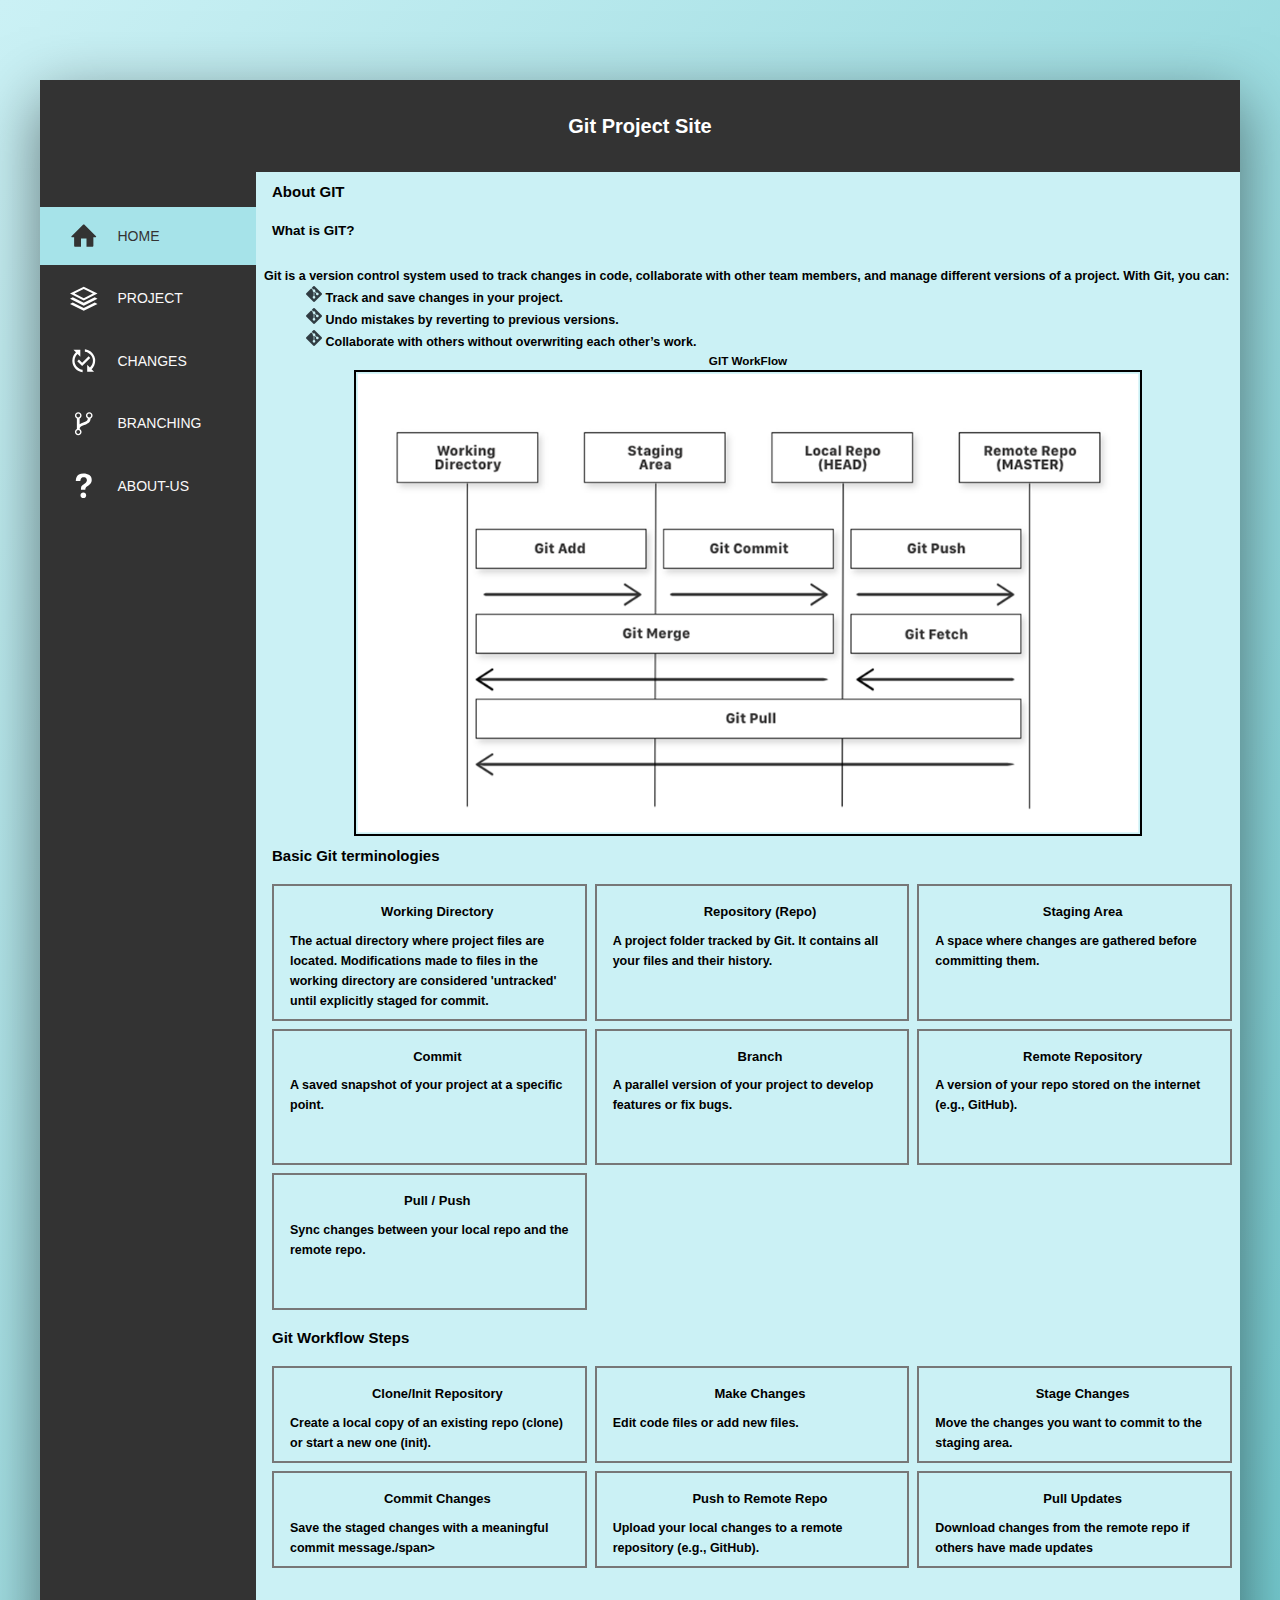
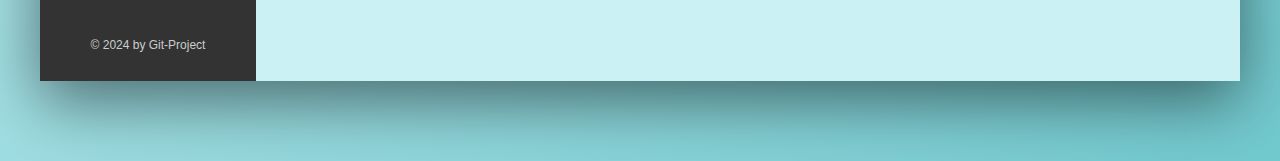
==== commit 797059dd: "Media Query updates" ====
--- a/index.html
+++ b/index.html
@@ -23,42 +23,58 @@
             <div class="sidebar">
                 <ul class="side-nav">
                     <li class="side-nav__item side-nav__item--active">
-                        <a href="#" class="side-nav__link side-nav__link--active">
-                            <svg class="side-nav__icon">
-                                <use xlink:href="img/sprite.svg#icon-home"></use>
+                        <a href="./index.html" class="side-nav__link side-nav__link--active">
+                            <svg class="side-nav__icon" version="1.1" xmlns="http://www.w3.org/2000/svg" width="20"
+                                height="20" viewBox="0 0 20 20">
+                                <path
+                                    d="M18.672 11h-1.672v6c0 0.445-0.194 1-1 1h-4v-6h-4v6h-4c-0.806 0-1-0.555-1-1v-6h-1.672c-0.598 0-0.47-0.324-0.060-0.748l8.024-8.032c0.195-0.202 0.451-0.302 0.708-0.312 0.257 0.010 0.513 0.109 0.708 0.312l8.023 8.031c0.411 0.425 0.539 0.749-0.059 0.749z">
+                                </path>
                             </svg>
                             <span> Home</span>
                         </a>
                     </li>
                     <li class="side-nav__item">
-                        <a href="#" class="side-nav__link">
-                            <svg class="side-nav__icon">
-                                <use xlink:href="img/sprite.svg#icon-aircraft-take-off"></use>
+                        <a href="./html/project-page.html" class="side-nav__link">
+                            <svg class="side-nav__icon" version="1.1" xmlns="http://www.w3.org/2000/svg" width="32"
+                                height="32" viewBox="0 0 32 32">
+                                <path
+                                    d="M32 10l-16-8-16 8 16 8 16-8zM16 4.655l10.689 5.345-10.689 5.345-10.689-5.345 10.689-5.345zM28.795 14.398l3.205 1.602-16 8-16-8 3.205-1.602 12.795 6.398zM28.795 20.398l3.205 1.602-16 8-16-8 3.205-1.602 12.795 6.398z">
+                                </path>
                             </svg>
                             <span>Project</span>
                         </a>
                     </li>
                     <li class="side-nav__item">
-                        <a href="#" class="side-nav__link">
-                            <svg class="side-nav__icon">
-                                <use xlink:href="img/sprite.svg#icon-key"></use>
-                            </svg>
+                        <a href="./html/changepage.html" class="side-nav__link">
+                            <svg class="side-nav__icon" version="1.1" xmlns="http://www.w3.org/2000/svg" width="24"
+                                height="24" viewBox="0 0 24 24">
+                                <path
+                                    d="M17.672 9.516l-7.078 7.078-4.266-4.219 1.453-1.406 2.813 2.813 5.672-5.672zM3.984 12q0-1.734 0.727-3.258t1.898-2.602l2.391 2.344v-6h-6l2.203 2.203q-1.453 1.359-2.32 3.258t-0.867 4.055q0 1.969 0.68 3.68t1.898 3.047 2.859 2.18 3.563 1.031v-2.016q-1.5-0.188-2.766-0.867t-2.227-1.758-1.5-2.414-0.539-2.883zM21.984 12q0-1.969-0.68-3.68t-1.898-3.047-2.859-2.18-3.563-1.031v2.016q1.5 0.188 2.766 0.867t2.227 1.758 1.5 2.414 0.539 2.883q0 1.734-0.727 3.258t-1.898 2.602l-2.391-2.344v6h6l-2.203-2.203q1.453-1.359 2.32-3.258t0.867-4.055z">
+                                </path>
+                            </svg>
+
                             <span>Changes</span>
                         </a>
                     </li>
                     <li class="side-nav__item">
-                        <a href="#" class="side-nav__link">
-                            <svg class="side-nav__icon">
-                                <use xlink:href="img/sprite.svg#icon-map"></use>
-                            </svg>
-                            <span>Branch</span>
-                        </a>
-                    </li>
-                    <li class="side-nav__item">
-                        <a href="#" class="side-nav__link">
-                            <svg class="side-nav__icon">
-                                <use xlink:href="img/sprite.svg#icon-map"></use>
-                            </svg>
+                        <a href="./html/branching.html" class="side-nav__link">
+                            <svg class="side-nav__icon" version="1.1" xmlns="http://www.w3.org/2000/svg" width="20"
+                                height="20" viewBox="0 0 20 20">
+                                <path
+                                    d="M16.4 4c0-1.326-1.074-2.4-2.4-2.4s-2.4 1.074-2.4 2.4c0 0.961 0.568 1.784 1.384 2.167-0.082 1.584-1.27 2.122-3.335 2.896-0.87 0.327-1.829 0.689-2.649 1.234v-4.121c0.825-0.38 1.4-1.209 1.4-2.176 0-1.326-1.074-2.4-2.4-2.4s-2.4 1.074-2.4 2.4c0 0.967 0.576 1.796 1.4 2.176v7.649c-0.825 0.379-1.4 1.208-1.4 2.175 0 1.326 1.074 2.4 2.4 2.4s2.4-1.075 2.4-2.4c0-0.961-0.568-1.784-1.384-2.167 0.082-1.583 1.271-2.122 3.335-2.896 2.030-0.762 4.541-1.711 4.64-4.756 0.829-0.378 1.409-1.21 1.409-2.181zM6 2.615c0.764 0 1.384 0.619 1.384 1.385 0 0.764-0.62 1.385-1.384 1.385s-1.384-0.621-1.384-1.385c0-0.766 0.619-1.385 1.384-1.385zM6 17.385c-0.766 0-1.385-0.621-1.385-1.385 0-0.766 0.619-1.385 1.385-1.385 0.764 0 1.384 0.619 1.384 1.385 0 0.764-0.62 1.385-1.384 1.385zM14 5.385c-0.766 0-1.385-0.621-1.385-1.385 0-0.766 0.619-1.385 1.385-1.385 0.764 0 1.384 0.619 1.384 1.385 0 0.764-0.62 1.385-1.384 1.385z">
+                                </path>
+                            </svg>
+                            <span>Branching</span>
+                        </a>
+                    </li>
+                    <li class="side-nav__item">
+                        <a href="./html/about-us.html" class="side-nav__link">
+                            <svg class="side-nav__icon" version="1.1" xmlns="http://www.w3.org/2000/svg" width="20"
+                            height="20" viewBox="0 0 20 20">
+                            <path
+                                d="M14.090 2.233c-1.14-0.822-2.572-1.233-4.296-1.233-1.311 0-2.418 0.289-3.317 0.868-1.427 0.906-2.185 2.445-2.277 4.615h3.307c0-0.633 0.185-1.24 0.553-1.828 0.369-0.586 0.995-0.879 1.878-0.879 0.898 0 1.517 0.238 1.854 0.713 0.339 0.477 0.508 1.004 0.508 1.582 0 0.504-0.252 0.965-0.557 1.383-0.167 0.244-0.387 0.469-0.661 0.674 0 0-1.793 1.15-2.58 2.074-0.456 0.535-0.497 1.338-0.538 2.488-0.002 0.082 0.029 0.252 0.315 0.252s2.316 0 2.571 0c0.256 0 0.309-0.189 0.312-0.274 0.018-0.418 0.064-0.633 0.141-0.875 0.144-0.457 0.538-0.855 0.979-1.199l0.91-0.627c0.822-0.641 1.477-1.166 1.767-1.578 0.494-0.676 0.842-1.51 0.842-2.5-0.001-1.615-0.571-2.832-1.711-3.656zM9.741 14.924c-1.139-0.035-2.079 0.754-2.115 1.99-0.035 1.234 0.858 2.051 1.998 2.084 1.189 0.035 2.104-0.727 2.141-1.963 0.034-1.236-0.834-2.076-2.024-2.111z">
+                            </path>
+                        </svg>
                             <span>About-Us</span>
                         </a>
                     </li>
@@ -83,78 +99,106 @@
                     </section>
 
                     <h3 class="flowchart_head">GIT WorkFlow</h3>
-                    <img src="./images/flow_chart.png" alt="git_flowchart" class="image">
+                    <img src="./img/flow_chart.png" alt="git_flowchart" class="image">
 
                     <h3 class="header_main">Basic Git terminologies</h3>
+
                     <section class="terminologies">
-                        <div class="grid_box">
-                            <p class="term"> Working Directory </p>
-                            <span class="definition"> The actual directory where project files are located. Modifications made to files in the working directory are considered 'untracked' until explicitly staged for commit.</span>
-                        </div>  
-
-                        <div class="grid_box">
-                            <p class="term"> Repository (Repo) </p>
-                            <span class="definition"> A project folder tracked by Git. It contains all your files and their history. </span>
-                        </div>
-
-                        <div class="grid_box">
-                            <p class="term"> Staging Area</p>
-                            <span class="definition"> A space where changes are gathered before committing them. </span>
-                        </div>
-
-                        <div class="grid_box">  
-                            <p class="term"> Commit </p>
-                            <span class="definition"> A saved snapshot of your project at a specific point.</span>
-                        </div>
-
-                        <div class="grid_box">
-                            <p class="term"> Branch</p>
-                            <span class="definition"> A parallel version of your project to develop features or fix bugs.</span>
-                        </div>
-
-                        <div class="grid_box">
-                            <p class="term"> Remote Repository</p>
-                            <span class="definition"> A version of your repo stored on the internet (e.g., GitHub).</span>
-                        </div>
-
-                        <div class="grid_box">
-                            <p class="term"> Pull / Push</p>
-                            <span class="definition"> Sync changes between your local repo and the remote repo. </span>
+                        <div class="grid_box_parent">
+                            <div class="grid_box">
+                                <p class="term"> Working Directory </p>
+                                <span class="definition"> The actual directory where project files are located. Modifications made to files in the working directory are considered 'untracked' until explicitly staged for commit.</span>
+                            </div> 
+                        </div> 
+
+                        <div class="grid_box_parent">
+                            <div class="grid_box">
+                                <p class="term"> Repository (Repo) </p>
+                                <span class="definition"> A project folder tracked by Git. It contains all your files and their history. </span>
+                            </div>
+                        </div>
+
+                        <div class="grid_box_parent">
+                            <div class="grid_box">
+                                <p class="term"> Staging Area</p>
+                                <span class="definition"> A space where changes are gathered before committing them. </span>
+                            </div>
+                        </div>
+
+                        <div class="grid_box_parent">
+                            <div class="grid_box">  
+                                <p class="term"> Commit </p>
+                                <span class="definition"> A saved snapshot of your project at a specific point.</span>
+                            </div>
+                        </div>
+
+                        <div class="grid_box_parent">
+                            <div class="grid_box">
+                                <p class="term"> Branch</p>
+                                <span class="definition"> A parallel version of your project to develop features or fix bugs.</span>
+                            </div>
+                        </div>
+
+                        <div class="grid_box_parent">
+                            <div class="grid_box">
+                                <p class="term"> Remote Repository</p>
+                                <span class="definition"> A version of your repo stored on the internet (e.g., GitHub).</span>
+                            </div>
+                        </div>
+
+                        <div class="grid_box_parent">
+                            <div class="grid_box">
+                                <p class="term"> Pull / Push</p>
+                                <span class="definition"> Sync changes between your local repo and the remote repo. </span>
+                            </div>
                         </div>
                         </section>
 
                     <h3 class="header_main">Git Workflow Steps</h3>
 
                     <section class="workflow">
+                        <div class="grid_box_parent">
                             <div class="grid_box">
                                 <p class="term"> Clone/Init Repository </p>
                                 <span class="definition"> Create a local copy of an existing repo (clone) or start a new one (init).</span>
                              </div>
-                            
+                        </div>
+
+                        <div class="grid_box_parent">
                             <div class="grid_box">
                                 <p class="term"> Make Changes</p>
                                 <span class="definition">Edit code files or add new files.</span>
                             </div>
-
+                        </div>
+
+                        <div class="grid_box_parent">
                             <div class="grid_box">
                                 <p class="term"> Stage Changes</p>
                                 <span class="definition"> Move the changes you want to commit to the staging area.</span>
                             </div>
-
+                        </div>
+                    
+                        <div class="grid_box_parent">
                             <div class="grid_box">
                                 <p class="term"> Commit Changes </p>
                                 <span class="definition"> Save the staged changes with a meaningful commit message./span>
                             </div>
-
+                        </div>
+
+                        <div class="grid_box_parent">
                             <div class="grid_box">
                                 <p class="term"> Push to Remote Repo </p>
                                 <span class="definition"> Upload your local changes to a remote repository (e.g., GitHub).</span>
                             </div>
-
+                        </div>
+
+                        <div class="grid_box_parent">
                             <div class="grid_box">
                                 <p class="term">Pull Updates</p>
                                 <span class="definition">Download changes from the remote repo if others have made updates</span>
                             </div>
+                        </div>
+                        
                         </section>        
                 </div>
             </div>
--- a/styles/index.css
+++ b/styles/index.css
@@ -62,7 +62,7 @@
 }
 
 .git_explain_list::before{
-    content: url(../images/social.png);
+    content: url(../img/social.png);
 }
 
 .flowchart_head{
@@ -71,7 +71,7 @@
 
 .image{
     height:auto;
-    width:50%;
+    width:80%;
     align-self: center;
     border: 2px solid black;
 }
@@ -96,10 +96,19 @@
 .grid_box{
     border: 2px solid #777;
     padding: var(--content-padding);
+    height:100%;
 }
 
-.grid_box:hover{
+/* .grid_box:hover{
     transform: perspective(1000px) scaleZ(6) rotateZ(40deg); 
+    width: 75%;
+    font-size: 1.5rem;
+    background-color: beige;
+    z-index:100;
+} */
+
+.grid_box_parent:hover .grid_box{
+    transform: skew(10,30);
     width: 75%;
     font-size: 1.5rem;
     background-color: beige;
@@ -107,15 +116,49 @@
 }
 
 .terminologies{
-    display:grid;
-    grid-template: repeat(3,1fr) / repeat(3,1fr);
-    gap:8px;
+    display:flex;
+    flex-direction: column;
     padding:var(--content-padding);
 }
 
 .workflow{
-    display:grid;
-    grid-template: repeat(3,1fr) / repeat(3,1fr);
-    gap:8px;
+    display:flex;
+    flex-direction: column;
     padding:var(--content-padding);
 }
+
+
+@media screen and (min-width:768px){
+    
+    
+    .grid_box{
+        border: 2px solid #777;
+        padding: var(--content-padding);
+        height:100%;
+    }
+    
+    .grid_box_parent:hover .grid_box{
+        transform: perspective(1000px) scaleZ(6) rotateZ(40deg); 
+        width: 75%;
+        font-size: 1.5rem;
+        background-color: beige;
+        z-index:100;
+    
+    }
+    
+    .terminologies{
+        display:grid;
+        grid-template: repeat(3,1fr) / repeat(3,1fr);
+        gap:8px;
+        padding:var(--content-padding);
+    }
+    
+    .workflow{
+        display:grid;
+        grid-template: repeat(3,1fr) / repeat(3,1fr);
+        gap:8px;
+        padding:var(--content-padding);
+    }
+
+    
+}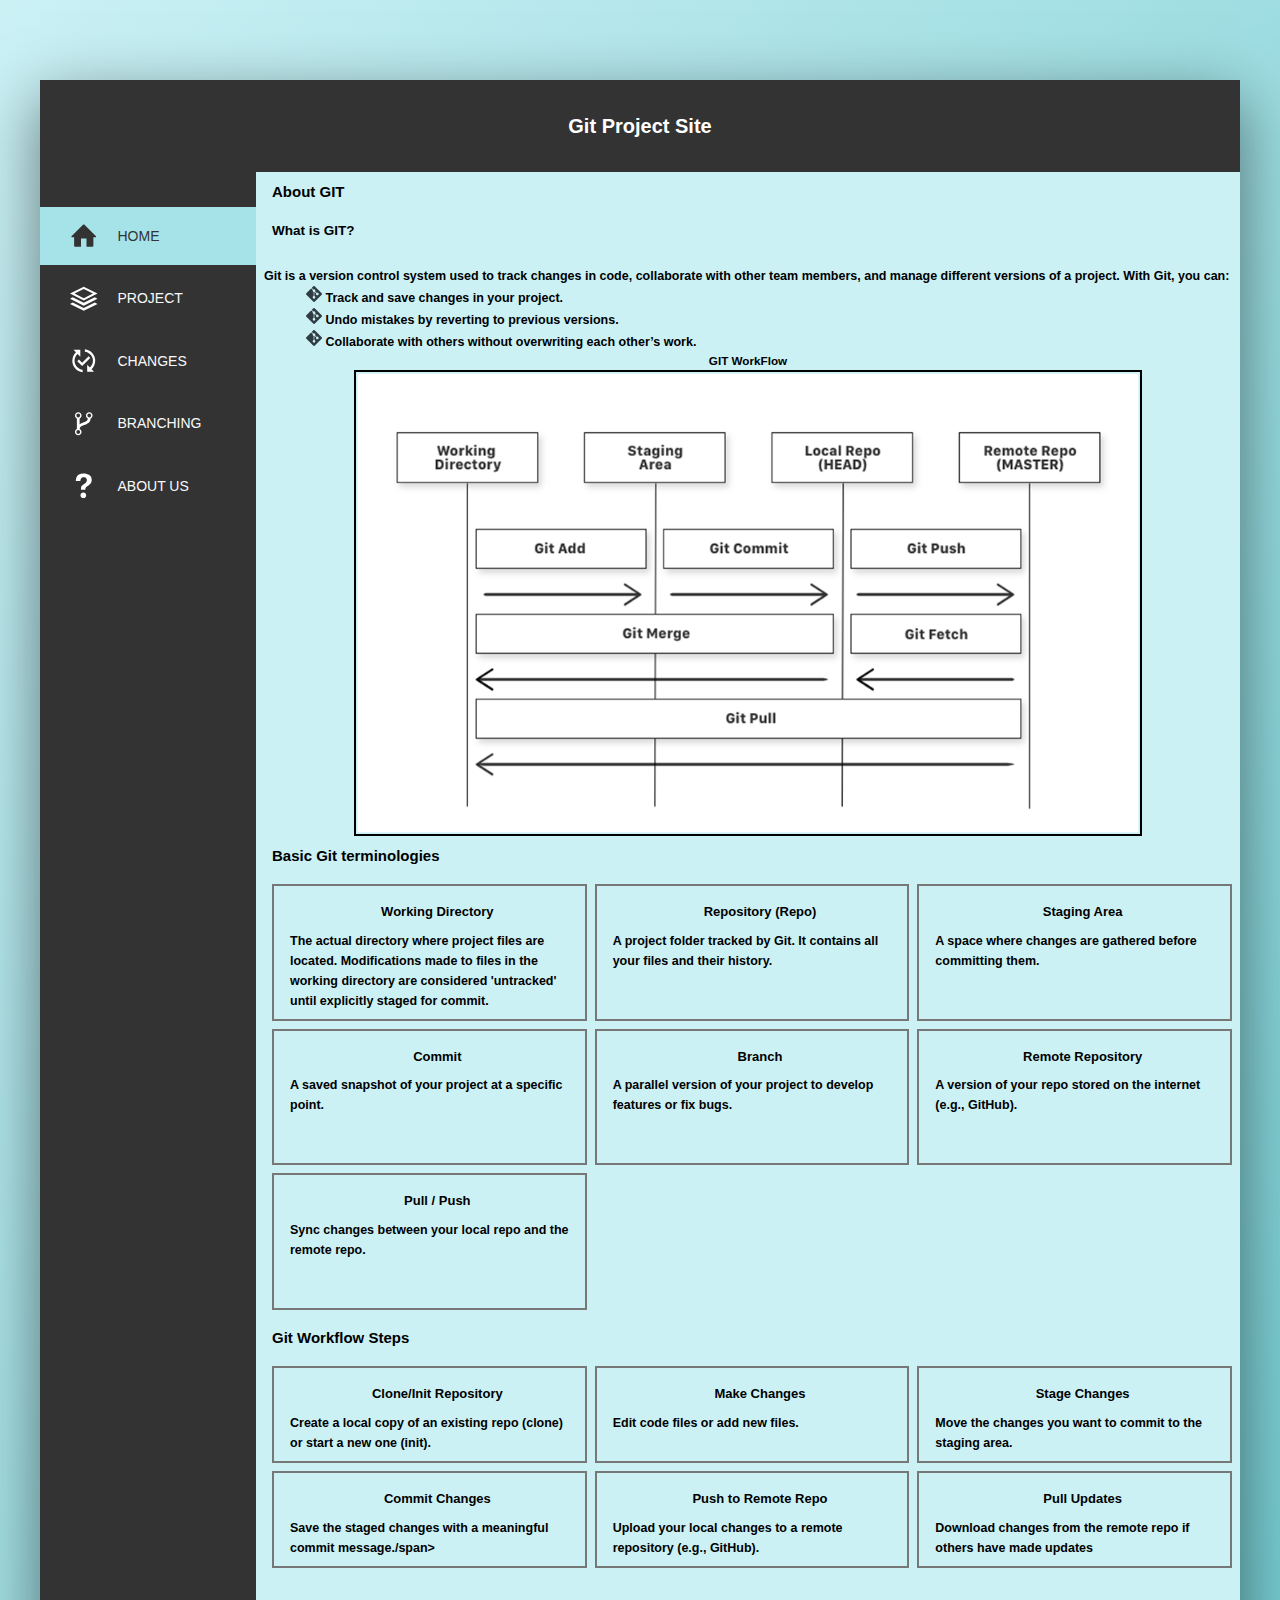
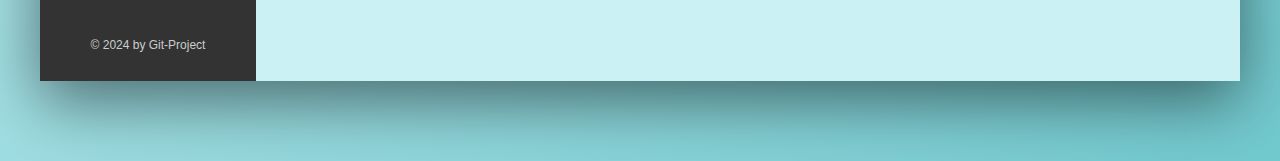
==== commit 88878de8: "Changed About-us header title" ====
--- a/index.html
+++ b/index.html
@@ -75,7 +75,7 @@
                                 d="M14.090 2.233c-1.14-0.822-2.572-1.233-4.296-1.233-1.311 0-2.418 0.289-3.317 0.868-1.427 0.906-2.185 2.445-2.277 4.615h3.307c0-0.633 0.185-1.24 0.553-1.828 0.369-0.586 0.995-0.879 1.878-0.879 0.898 0 1.517 0.238 1.854 0.713 0.339 0.477 0.508 1.004 0.508 1.582 0 0.504-0.252 0.965-0.557 1.383-0.167 0.244-0.387 0.469-0.661 0.674 0 0-1.793 1.15-2.58 2.074-0.456 0.535-0.497 1.338-0.538 2.488-0.002 0.082 0.029 0.252 0.315 0.252s2.316 0 2.571 0c0.256 0 0.309-0.189 0.312-0.274 0.018-0.418 0.064-0.633 0.141-0.875 0.144-0.457 0.538-0.855 0.979-1.199l0.91-0.627c0.822-0.641 1.477-1.166 1.767-1.578 0.494-0.676 0.842-1.51 0.842-2.5-0.001-1.615-0.571-2.832-1.711-3.656zM9.741 14.924c-1.139-0.035-2.079 0.754-2.115 1.99-0.035 1.234 0.858 2.051 1.998 2.084 1.189 0.035 2.104-0.727 2.141-1.963 0.034-1.236-0.834-2.076-2.024-2.111z">
                             </path>
                         </svg>
-                            <span>About-Us</span>
+                            <span>About US</span>
                         </a>
                     </li>
                 </ul>
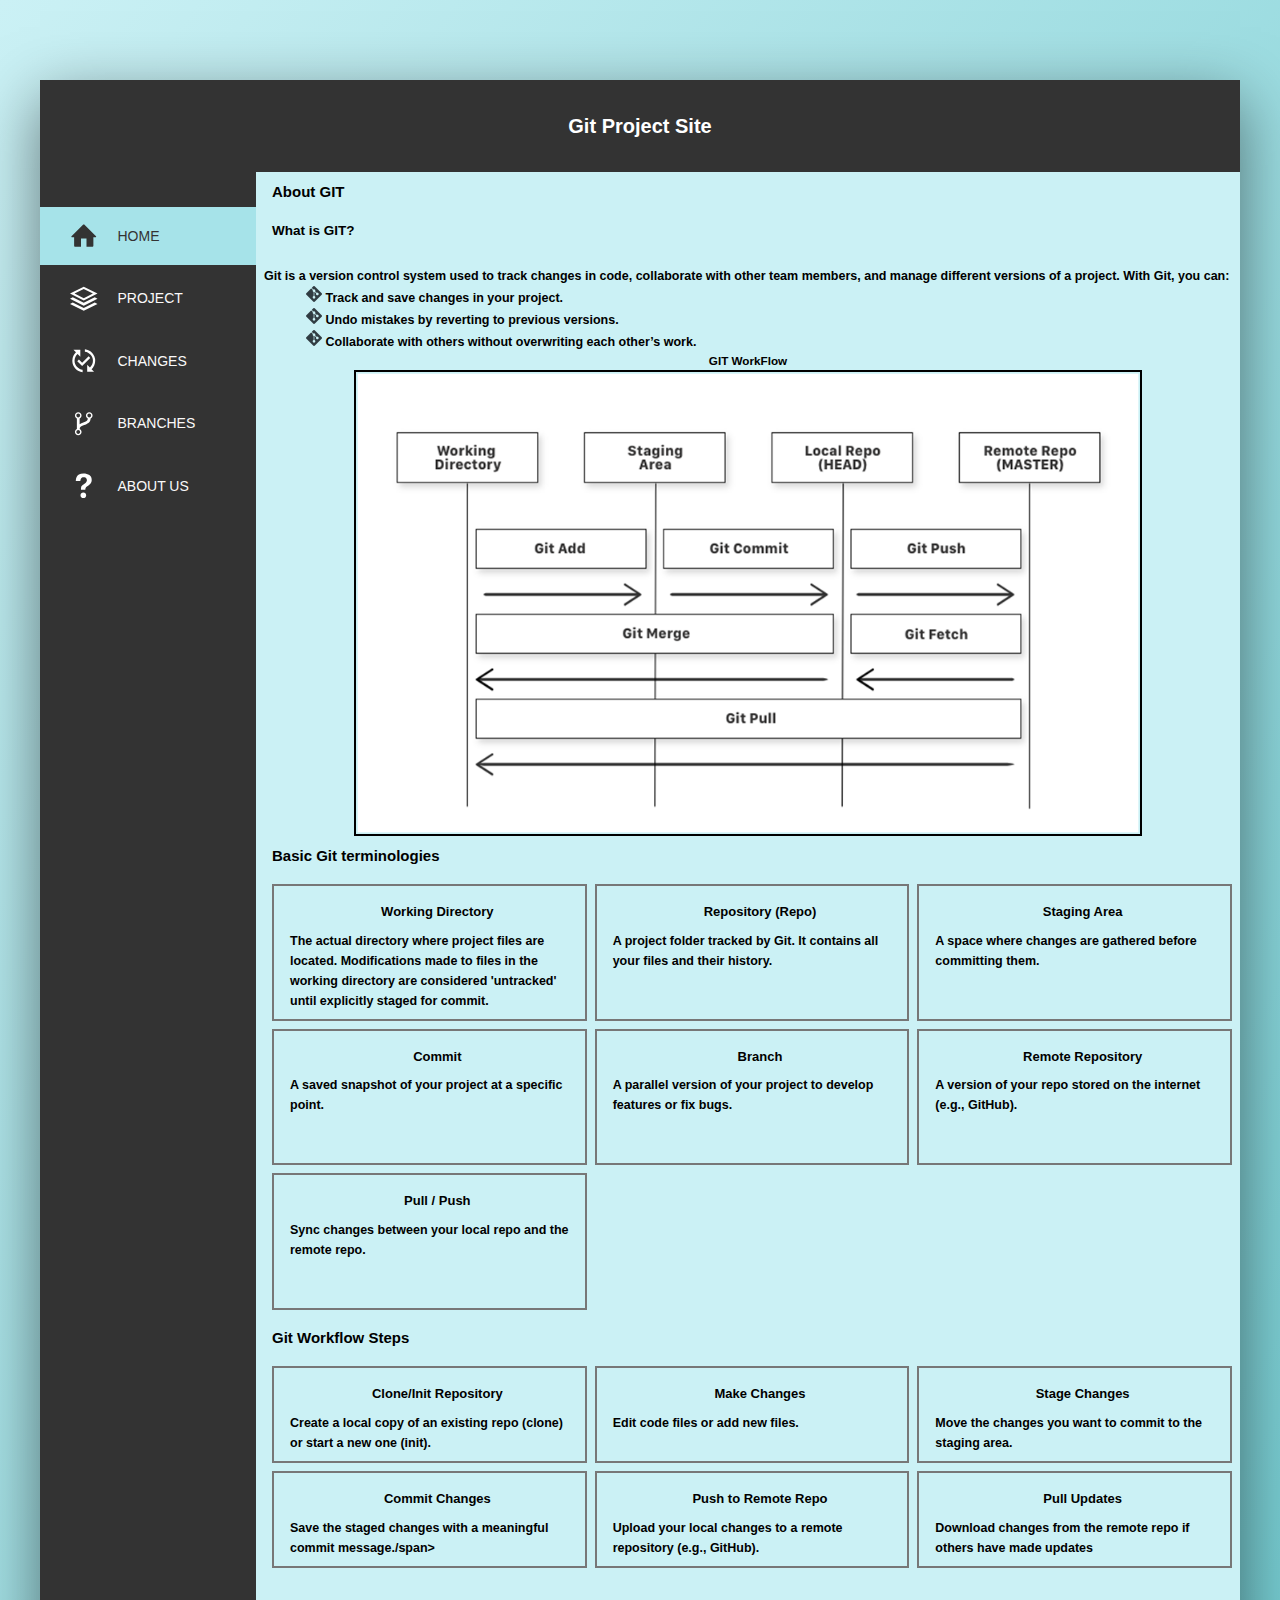
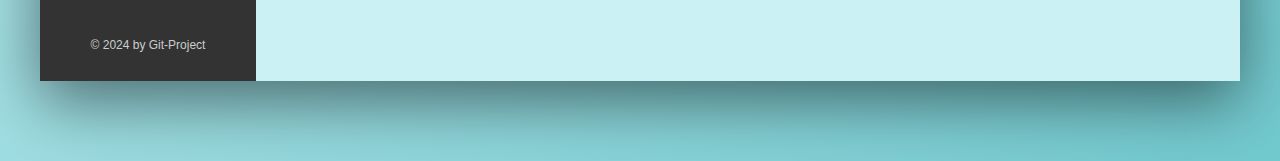
==== commit b72b241e: "Fixed reviews from Pullrequest" ====
--- a/index.html
+++ b/index.html
@@ -57,14 +57,14 @@
                         </a>
                     </li>
                     <li class="side-nav__item">
-                        <a href="./html/branching.html" class="side-nav__link">
+                        <a href="./html/branch.html" class="side-nav__link">
                             <svg class="side-nav__icon" version="1.1" xmlns="http://www.w3.org/2000/svg" width="20"
                                 height="20" viewBox="0 0 20 20">
                                 <path
                                     d="M16.4 4c0-1.326-1.074-2.4-2.4-2.4s-2.4 1.074-2.4 2.4c0 0.961 0.568 1.784 1.384 2.167-0.082 1.584-1.27 2.122-3.335 2.896-0.87 0.327-1.829 0.689-2.649 1.234v-4.121c0.825-0.38 1.4-1.209 1.4-2.176 0-1.326-1.074-2.4-2.4-2.4s-2.4 1.074-2.4 2.4c0 0.967 0.576 1.796 1.4 2.176v7.649c-0.825 0.379-1.4 1.208-1.4 2.175 0 1.326 1.074 2.4 2.4 2.4s2.4-1.075 2.4-2.4c0-0.961-0.568-1.784-1.384-2.167 0.082-1.583 1.271-2.122 3.335-2.896 2.030-0.762 4.541-1.711 4.64-4.756 0.829-0.378 1.409-1.21 1.409-2.181zM6 2.615c0.764 0 1.384 0.619 1.384 1.385 0 0.764-0.62 1.385-1.384 1.385s-1.384-0.621-1.384-1.385c0-0.766 0.619-1.385 1.384-1.385zM6 17.385c-0.766 0-1.385-0.621-1.385-1.385 0-0.766 0.619-1.385 1.385-1.385 0.764 0 1.384 0.619 1.384 1.385 0 0.764-0.62 1.385-1.384 1.385zM14 5.385c-0.766 0-1.385-0.621-1.385-1.385 0-0.766 0.619-1.385 1.385-1.385 0.764 0 1.384 0.619 1.384 1.385 0 0.764-0.62 1.385-1.384 1.385z">
                                 </path>
                             </svg>
-                            <span>Branching</span>
+                            <span>Branches</span>
                         </a>
                     </li>
                     <li class="side-nav__item">
@@ -75,7 +75,7 @@
                                 d="M14.090 2.233c-1.14-0.822-2.572-1.233-4.296-1.233-1.311 0-2.418 0.289-3.317 0.868-1.427 0.906-2.185 2.445-2.277 4.615h3.307c0-0.633 0.185-1.24 0.553-1.828 0.369-0.586 0.995-0.879 1.878-0.879 0.898 0 1.517 0.238 1.854 0.713 0.339 0.477 0.508 1.004 0.508 1.582 0 0.504-0.252 0.965-0.557 1.383-0.167 0.244-0.387 0.469-0.661 0.674 0 0-1.793 1.15-2.58 2.074-0.456 0.535-0.497 1.338-0.538 2.488-0.002 0.082 0.029 0.252 0.315 0.252s2.316 0 2.571 0c0.256 0 0.309-0.189 0.312-0.274 0.018-0.418 0.064-0.633 0.141-0.875 0.144-0.457 0.538-0.855 0.979-1.199l0.91-0.627c0.822-0.641 1.477-1.166 1.767-1.578 0.494-0.676 0.842-1.51 0.842-2.5-0.001-1.615-0.571-2.832-1.711-3.656zM9.741 14.924c-1.139-0.035-2.079 0.754-2.115 1.99-0.035 1.234 0.858 2.051 1.998 2.084 1.189 0.035 2.104-0.727 2.141-1.963 0.034-1.236-0.834-2.076-2.024-2.111z">
                             </path>
                         </svg>
-                            <span>About US</span>
+                            <span>About Us</span>
                         </a>
                     </li>
                 </ul>
--- a/styles/index.css
+++ b/styles/index.css
@@ -99,14 +99,6 @@
     height:100%;
 }
 
-/* .grid_box:hover{
-    transform: perspective(1000px) scaleZ(6) rotateZ(40deg); 
-    width: 75%;
-    font-size: 1.5rem;
-    background-color: beige;
-    z-index:100;
-} */
-
 .grid_box_parent:hover .grid_box{
     transform: skew(10,30);
     width: 75%;
@@ -127,9 +119,7 @@
     padding:var(--content-padding);
 }
 
-
 @media screen and (min-width:768px){
-    
     
     .grid_box{
         border: 2px solid #777;
@@ -159,6 +149,4 @@
         gap:8px;
         padding:var(--content-padding);
     }
-
-    
 }